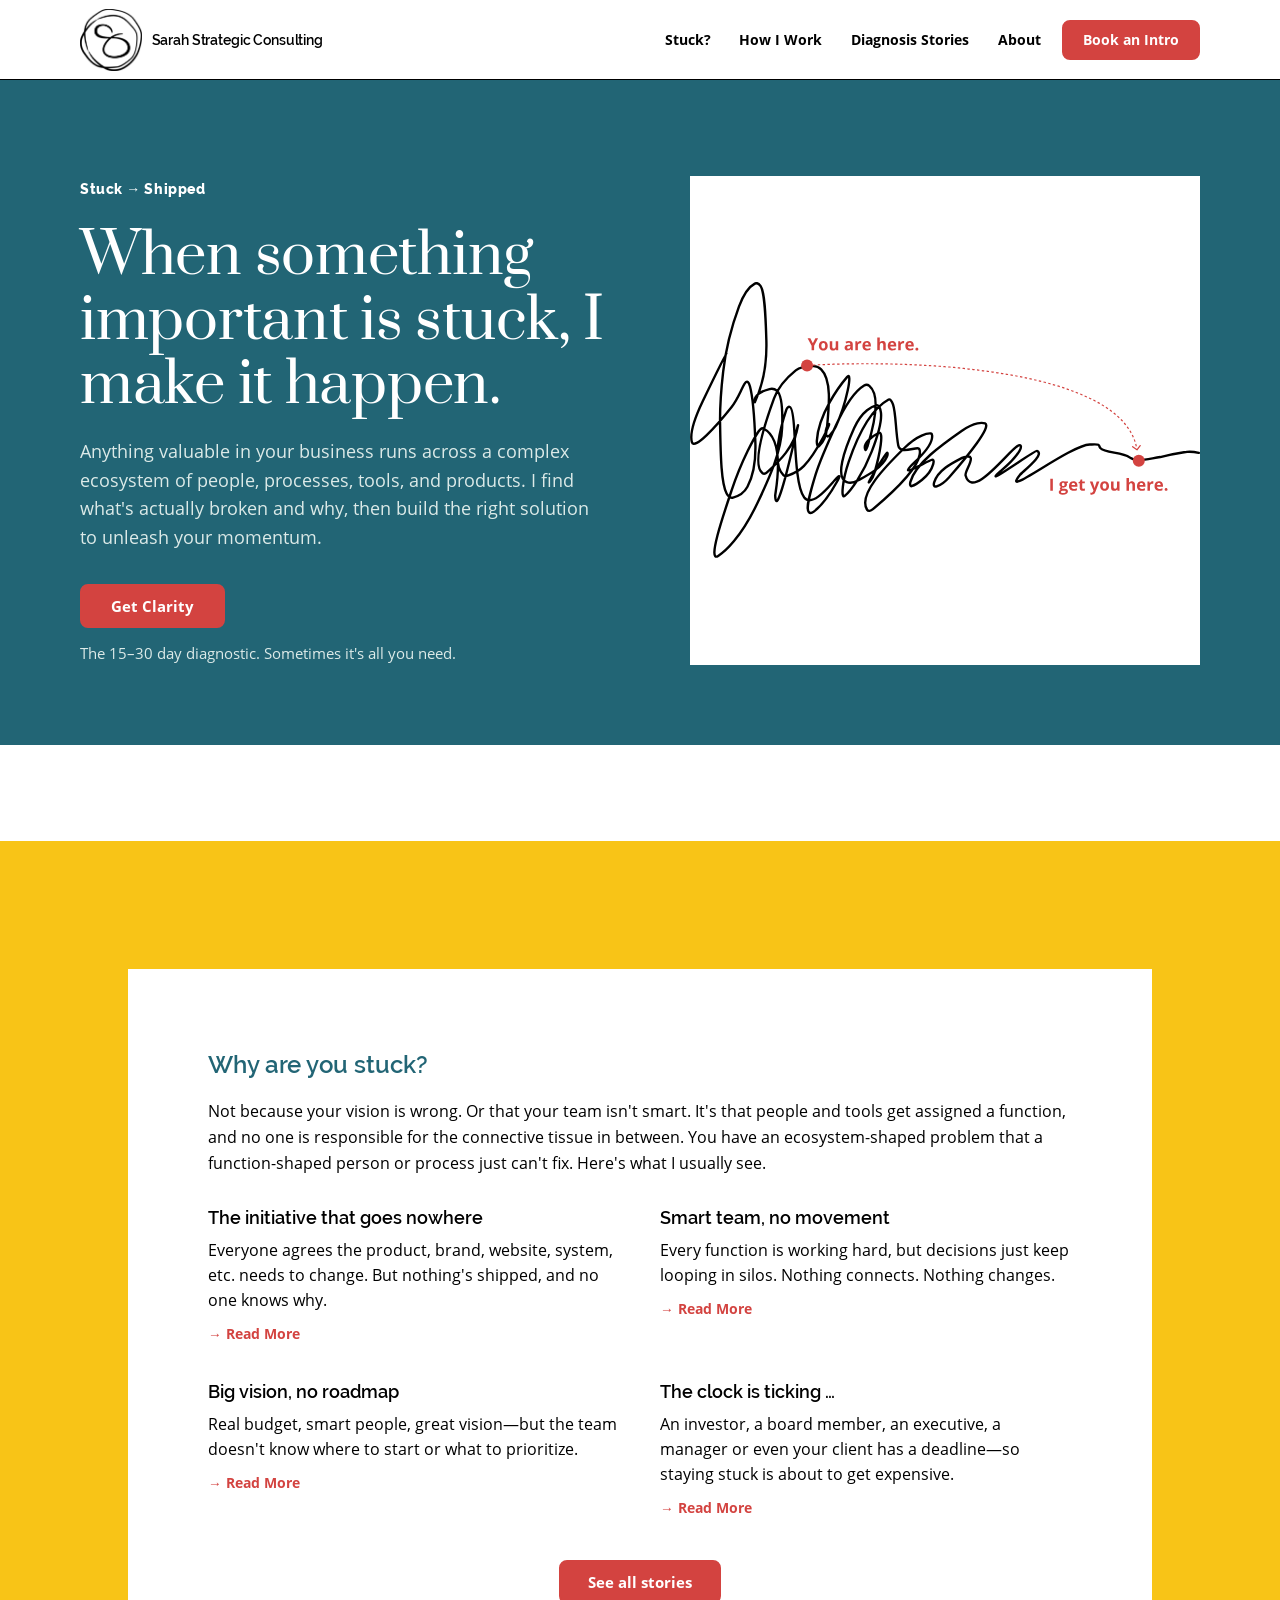
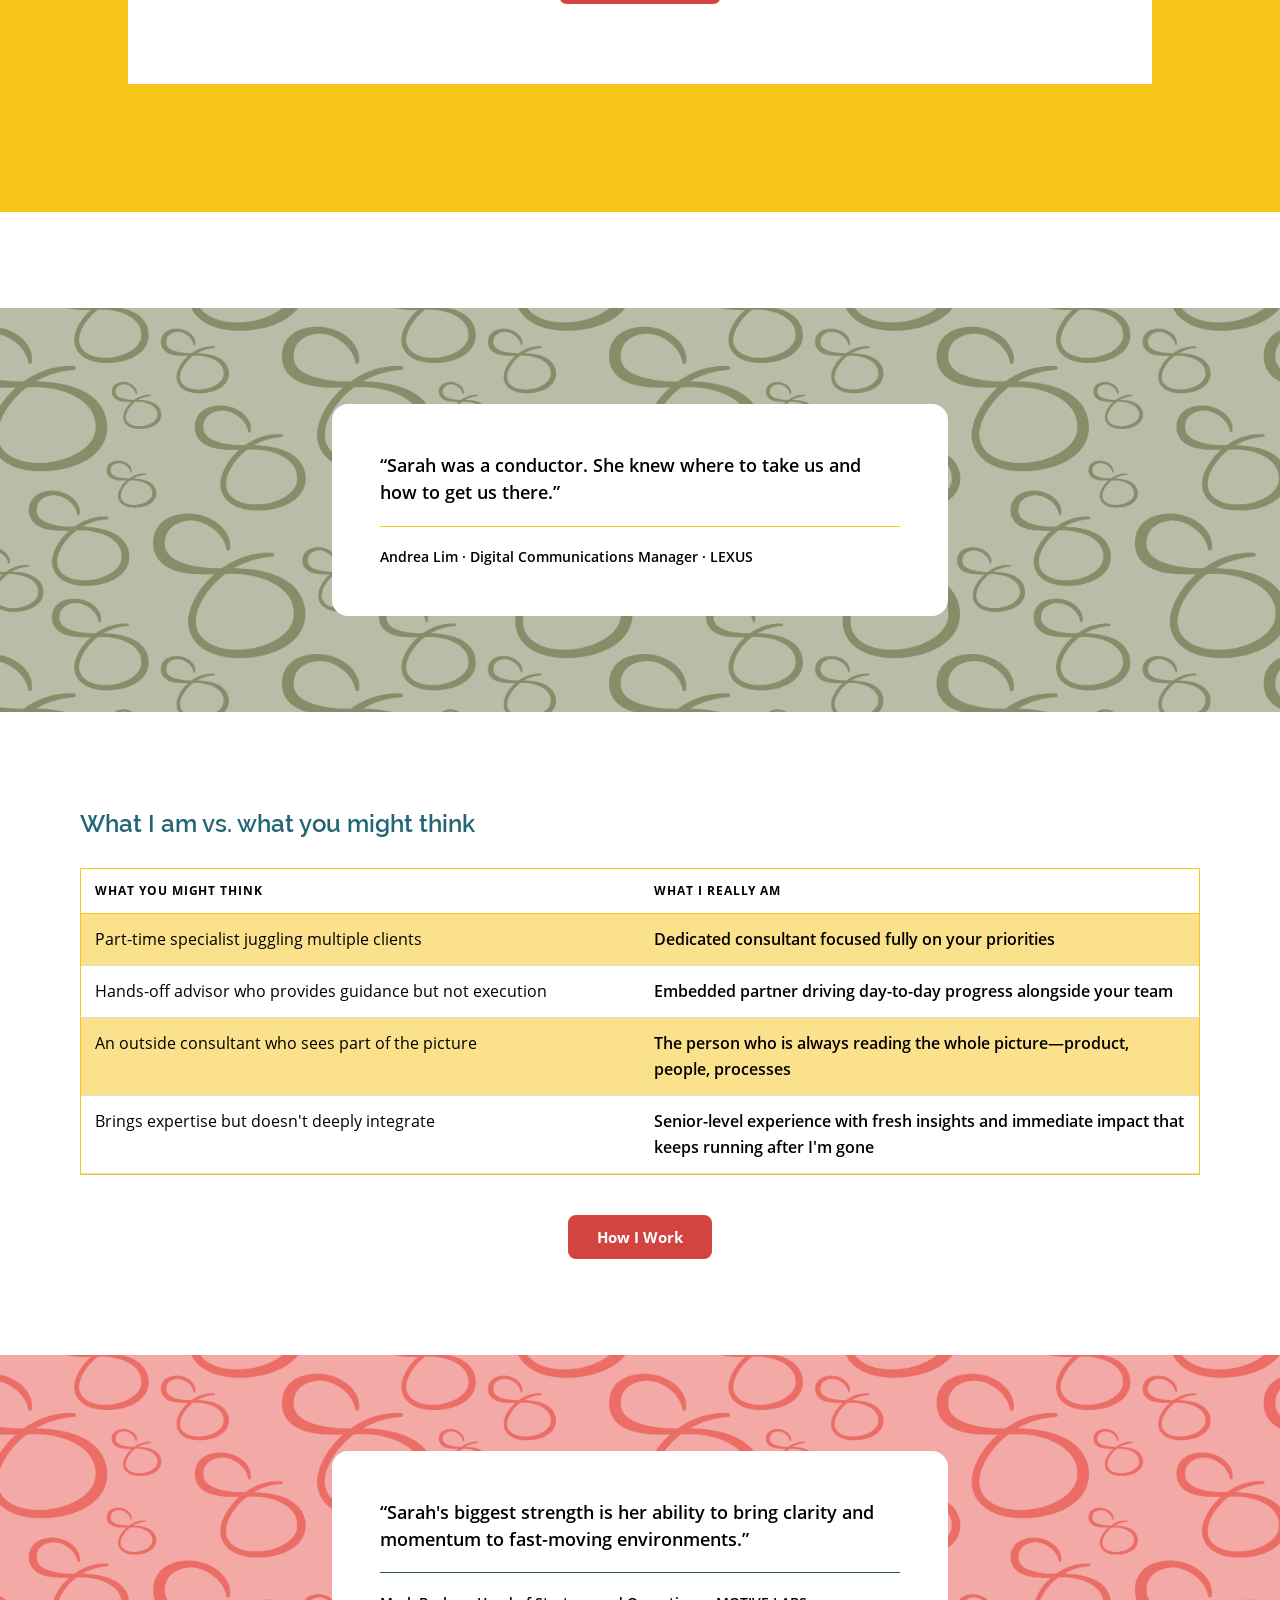
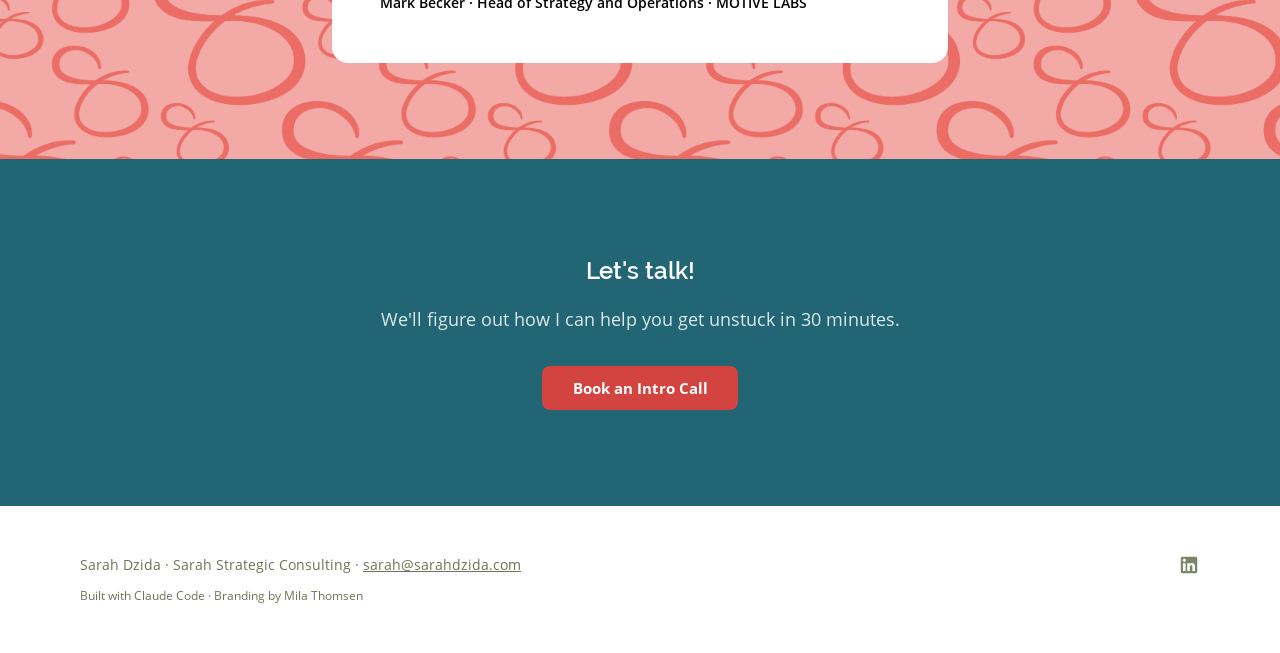
==== index.html @ cfc46481 "Checkpoint rebuild + Copilot/manual fixes; pause carousel and filter-tab work First commit since the" ====
<!DOCTYPE html>
<html lang="en">
<head>
<meta charset="UTF-8">
<meta name="viewport" content="width=device-width, initial-scale=1">
<title>Sarah Dzida | Business Transformation Consultant — Stalled Initiatives, New Markets, Emerging Tech</title>
<meta name="description" content="When something important is stuck, Sarah Dzida makes it happen. She embeds, diagnoses the whole ecosystem, and builds what gets everyone moving. Get Clarity: a 15–30 day diagnostic. Built to leave.">
<link rel="canonical" href="https://sarahstrategic.com/">
<link rel="icon" type="image/png" sizes="32x32" href="images/favicon/favicon-32.png">
<link rel="icon" type="image/png" sizes="16x16" href="images/favicon/favicon-16.png">
<link rel="apple-touch-icon" href="images/favicon/apple-touch-icon.png">
<meta property="og:type" content="website">
<meta property="og:site_name" content="Sarah Strategic Consulting">
<meta property="og:title" content="Sarah Dzida | Business Transformation Consultant">
<meta property="og:description" content="When something important is stuck, Sarah Dzida makes it happen. She embeds, diagnoses the whole ecosystem, and builds what gets everyone moving.">
<meta property="og:url" content="https://sarahstrategic.com/">
<meta property="og:image" content="https://sarahstrategic.com/images/SD-Secondary-Logo-Black.png">
<meta name="twitter:card" content="summary">
<meta name="twitter:title" content="Sarah Dzida | Business Transformation Consultant">
<meta name="twitter:description" content="When something important is stuck, Sarah Dzida makes it happen. She embeds, diagnoses the whole ecosystem, and builds what gets everyone moving.">
<meta name="twitter:image" content="https://sarahstrategic.com/images/SD-Secondary-Logo-Black.png">
<script type="application/ld+json">
{
  "@context": "https://schema.org",
  "@type": "Person",
  "name": "Sarah Dzida",
  "url": "https://sarahstrategic.com/",
  "image": "https://sarahstrategic.com/images/sarah-portrait.jpg",
  "jobTitle": "Business Transformation Consultant",
  "worksFor": {
    "@type": "Organization",
    "name": "Sarah Strategic Consulting"
  },
  "email": "mailto:sarah@sarahdzida.com",
  "sameAs": ["https://www.linkedin.com/in/sarahdzida/"]
}
</script>
<link rel="stylesheet" href="css/style.css">
</head>
<body>

<a class="skip-link" href="#main">Skip to content</a>

<nav aria-label="Main">
  <div class="wrap">
    <a class="brand" href="index.html"><img src="images/SD-Secondary-Logo-Black.png" alt="Sarah Strategic Consulting"><span>Sarah Strategic Consulting</span></a>
    <button class="nav-toggle" type="button" aria-expanded="false" aria-controls="nav-menu">
      <span class="nav-toggle-bars" aria-hidden="true"></span>
      <span class="sr-only">Menu</span>
    </button>
    <ul class="nav-links" id="nav-menu">
      <li><a href="#stuck">Stuck?</a></li>
      <li><a href="how-i-work.html">How I Work</a></li>
      <li><a href="work.html">Diagnosis Stories</a></li>
      <li><a href="about.html">About</a></li>
      <li class="nav-cta"><a href="https://calendly.com/sarah-dzida/intro-meeting?month=2026-07" target="_blank" rel="noopener">Book an Intro</a></li>
    </ul>
  </div>
</nav>

<main id="main">
<section id="hero">
  <div class="wrap">
    <div>
      <span class="eyebrow">Stuck → Shipped</span>
      <h1>When something important is stuck, I make it happen.</h1>
      <p class="lede">Anything valuable in your business runs across a complex ecosystem of people, processes, tools, and products. I find what's actually broken and why, then build the right solution to unleash your momentum.</p>
      <a class="cta" href="how-i-work.html#phase-1">Get Clarity</a>
      <span class="cta-sub">The 15–30 day diagnostic. Sometimes it's all you need.</span>
    </div>
    <div class="signature">
      <img
        class="hero__scribble"
        src="images/ScribbleProgressv4.svg"
        alt="A tangled scribbled line gradually unwinding into a smooth path, labeled 'You are here' at the tangled start and 'I get you here' at the resolved end."
      >
    </div>
  </div>
</section>

<section>
  <div class="framed">
    <div class="wrap">
      <h2 id="stuck">Why are you stuck?</h2>
      <p>Not because your vision is wrong. Or that your team isn't smart. It's that people and tools get assigned a function, and no one is responsible for the connective tissue in between. You have an ecosystem-shaped problem that a function-shaped person or process just can't fix. Here's what I usually see.</p>
      <div class="grid">
        <div>
          <h3>The initiative that goes nowhere</h3>
          <p>Everyone agrees the product, brand, website, system, etc. needs to change. But nothing's shipped, and no one knows why.</p>
          <a class="read-more" href="work.html#cat-initiative-nowhere">&rarr; Read More</a>
        </div>
        <div>
          <h3>Smart team, no movement</h3>
          <p>Every function is working hard, but decisions just keep looping in silos. Nothing connects. Nothing changes.</p>
          <a class="read-more" href="work.html#cat-smart-team-no-movement">&rarr; Read More</a>
        </div>
        <div>
          <h3>Big vision, no roadmap</h3>
          <p>Real budget, smart people, great vision&mdash;but the team doesn't know where to start or what to prioritize.</p>
          <a class="read-more" href="work.html#cat-big-vision-no-roadmap">&rarr; Read More</a>
        </div>
        <div>
          <h3>The clock is ticking &hellip;</h3>
          <p>An investor, a board member, an executive, a manager or even your client has a deadline&mdash;so staying stuck is about to get expensive.</p>
          <a class="read-more" href="work.html#cat-clock-ticking">&rarr; Read More</a>
        </div>
      </div>
      <div class="framed-actions">
        <a class="cta-secondary" href="work.html">See all stories</a>
      </div>
    </div>
  </div>
</section>

<section class="testimonial-band pattern-olive">
  <div class="wrap">
    <div class="tcard">
      <blockquote>&ldquo;Sarah was a conductor. She knew where to take us and how to get us there.&rdquo;</blockquote>
      <hr>
      <cite>Andrea Lim &middot; Digital Communications Manager &middot; LEXUS</cite>
    </div>
  </div>
</section>

<section>
  <div class="wrap">
    <h2>What I am vs. what you might think</h2>
    <div class="table-wrap">
      <table>
        <thead><tr><th>What you might think</th><th>What I really am</th></tr></thead>
        <tbody>
          <tr><td>Part-time specialist juggling multiple clients</td><td>Dedicated consultant focused fully on your priorities</td></tr>
          <tr><td>Hands-off advisor who provides guidance but not execution</td><td>Embedded partner driving day-to-day progress alongside your team</td></tr>
          <tr><td>An outside consultant who sees part of the picture</td><td>The person who is always reading the whole picture&mdash;product, people, processes</td></tr>
          <tr><td>Brings expertise but doesn't deeply integrate</td><td>Senior-level experience with fresh insights and immediate impact that keeps running after I'm gone</td></tr>
        </tbody>
      </table>
    </div>
    <div class="framed-actions">
      <a class="cta-secondary" href="how-i-work.html">How I Work</a>
    </div>
  </div>
</section>

<section class="testimonial-band pattern-coral">
  <div class="wrap">
    <div class="tcard">
      <blockquote>&ldquo;Sarah's biggest strength is her ability to bring clarity and momentum to fast-moving environments.&rdquo;</blockquote>
      <hr>
      <cite>Mark Becker &middot; Head of Strategy and Operations &middot; MOTIVE LABS</cite>
    </div>
  </div>
</section>

<section class="closing">
  <div class="wrap">
    <h2>Let's talk!</h2>
    <p class="lede">We'll figure out how I can help you get unstuck in 30 minutes.</p>
    <div class="cta-group">
      <a class="cta" href="https://calendly.com/sarah-dzida/intro-meeting?month=2026-07" target="_blank" rel="noopener">Book an Intro Call</a>
    </div>
  </div>
</section>
</main>

<footer>
  <div class="wrap">
    <div>
      <p>Sarah Dzida &middot; Sarah Strategic Consulting &middot; <a href="mailto:sarah@sarahdzida.com">sarah@sarahdzida.com</a></p>
      <p class="credit">Built with Claude Code &middot; Branding by Mila Thomsen</p>
    </div>
    <a class="social" href="https://www.linkedin.com/in/sarahdzida/" target="_blank" rel="noopener" aria-label="Sarah Dzida on LinkedIn"><img src="images/mdi_linkedin.svg" alt=""></a>
  </div>
</footer>

<script src="js/nav.js" defer></script>
</body>
</html>
---- css/style.css ----
@font-face{font-family:'Raleway';src:url('../fonts/raleway/Raleway-Light.ttf');font-weight:300}
@font-face{font-family:'Raleway';src:url('../fonts/raleway/Raleway-Regular.ttf');font-weight:400}
@font-face{font-family:'Raleway';src:url('../fonts/raleway/Raleway-SemiBold.ttf');font-weight:600}
@font-face{font-family:'Raleway';src:url('../fonts/raleway/Raleway-ExtraBold.ttf');font-weight:800}
@font-face{font-family:'Raleway';src:url('../fonts/raleway/Raleway-Black.ttf');font-weight:900}
@font-face{font-family:'Open Sans';src:url('../fonts/opensans/OpenSans-Regular.ttf');font-weight:400}
@font-face{font-family:'Open Sans';src:url('../fonts/opensans/OpenSans-SemiBold.ttf');font-weight:600}
@font-face{font-family:'Open Sans';src:url('../fonts/opensans/OpenSans-Bold.ttf');font-weight:700}
@font-face{font-family:'Prata';src:url('../fonts/prata/Prata-Regular.ttf');font-weight:400}

:root{
  --teal:#226575;
  --red:#D34340;
  --yellow:#F8C417;
  --yellow-tint:#FBE18B;
  --olive:#858E69;
  --coral:#EB6D66;
  --coral-tint:#F29F9A;
  --pattern:#A5A5A5;
  --surface-alt:#F5F5F5;
  --ink:#000000;
  --olive-text:#6E7556;
  --coral-text:#BD4A42;
  --red-dark:#B03330;
  --strip-bg:#EAF0F0;
  --olive-strip:#696F52;
  
  --font-display:'Prata',Georgia,serif;
  --font-heading:'Raleway',sans-serif;
  --font-body:'Open Sans',sans-serif;
  
  --content-max:1280px;
  --gutter:80px;
  --radius-none:0;
  --radius-sm:8px;
  --radius-md:16px;
}

*{box-sizing:border-box;margin:0;padding:0}
body{
  font-family:var(--font-body);
  color:var(--ink);
  background:white;
  line-height:1.6;
  font-size:16px;
}

.wrap{
  max-width:1280px;
  margin:0 auto;
  padding:0 24px;
}

@media(min-width:900px){
  .wrap{
    padding:0 48px;
  }
}

@media(min-width:1200px){
  .wrap{
    padding:0 80px;
  }
}

a{color:inherit}
img{max-width:100%;display:block}

.skip-link{
  position:absolute;
  left:-999px;
  top:0;
  background:var(--ink);
  color:white;
  padding:1rem 1.2rem;
  border-radius:0 0 8px 0;
  font-family:var(--font-body);
  font-weight:700;
  font-size:0.85rem;
  z-index:100;
  text-decoration:none;
  min-height:44px;
  display:flex;
  align-items:center;
}

.skip-link:focus{
  left:0;
}

:focus-visible{
  outline:none;
  box-shadow:0 0 0 2px #FFF, 0 0 0 5px var(--red-dark);
}

/* nav */
nav{
  border-bottom:1px solid var(--ink);
  position:sticky;
  top:0;
  background:white;
  z-index:9;
  height:80px;
}

@media(max-width:599px){
  nav{height:64px}
}

nav .wrap{
  display:flex;
  justify-content:space-between;
  align-items:center;
  height:100%;
}

.brand{
  display:flex;
  align-items:center;
  gap:0.6rem;
  text-decoration:none;
  flex-shrink:0;
}

.brand img{
  width:40px;
  height:40px;
  display:block;
  aspect-ratio:1;
}

@media(min-width:600px){
  .brand img{width:62px;height:62px}
}

.brand span{
  display:none;
  font-family:var(--font-heading);
  font-weight:600;
  font-size:0.9rem;
  letter-spacing:-0.01em;
  color:var(--ink);
}

@media(min-width:600px){
  .brand span{display:inline}
}

.nav-links{
  display:flex;
  align-items:center;
  gap:0;
  list-style:none;
  flex:1;
  justify-content:flex-end;
}

.nav-links li{
  display:flex;
}

.nav-links a{
  font-family:var(--font-body);
  font-weight:700;
  font-size:0.9rem;
  text-decoration:none;
  color:var(--ink);
  padding:0.5rem 0.9rem;
  display:inline-flex;
  align-items:center;
  height:44px;
  border-radius:0;
  transition:color 0.15s, text-decoration-color 0.15s;
  position:relative;
}

.nav-links a:hover,
.nav-links a:focus-visible{
  color:var(--coral);
  text-decoration:underline;
  text-decoration-thickness:2px;
  text-underline-offset:4px;
}

.nav-links a[aria-current="page"]{
  color:var(--teal);
  text-decoration:none;
}

.nav-links li.nav-cta{
  margin-left:0.4rem;
}

.nav-links .nav-cta a{
  background:var(--red);
  color:white;
  padding:0.6rem 1.2rem;
  height:40px;
  border-radius:8px;
  border:2px solid var(--red);
  text-decoration:none;
}

.nav-links .nav-cta a:hover,
.nav-links .nav-cta a:focus-visible{
  background:var(--coral);
  border-color:transparent;
  color:white;
  text-decoration:none;
}

.sr-only{
  position:absolute;
  width:1px;
  height:1px;
  padding:0;
  margin:-1px;
  overflow:hidden;
  clip:rect(0,0,0,0);
  white-space:nowrap;
  border:0;
}

.nav-toggle{
  display:none;
  align-items:center;
  justify-content:center;
  width:44px;
  height:44px;
  padding:0;
  background:none;
  border:2px solid var(--ink);
  border-radius:8px;
  cursor:pointer;
  flex-shrink:0;
}

.nav-toggle-bars,.nav-toggle-bars::before,.nav-toggle-bars::after{
  display:block;
  width:1.3rem;
  height:2px;
  background:var(--ink);
  border-radius:2px;
  transition:transform 0.2s;
}

.nav-toggle-bars{position:relative}
.nav-toggle-bars::before,.nav-toggle-bars::after{content:"";position:absolute;left:0}
.nav-toggle-bars::before{top:-0.4rem}
.nav-toggle-bars::after{top:0.4rem}
.nav-toggle[aria-expanded="true"] .nav-toggle-bars{background:transparent}
.nav-toggle[aria-expanded="true"] .nav-toggle-bars::before{transform:translateY(0.4rem) rotate(45deg)}
.nav-toggle[aria-expanded="true"] .nav-toggle-bars::after{transform:translateY(-0.4rem) rotate(-45deg)}

@media(max-width:899px){
  .nav-toggle{display:inline-flex}
  .nav-links{
    display:none;
    position:absolute;
    top:100%;
    left:0;
    right:0;
    flex-direction:column;
    align-items:stretch;
    gap:0;
    padding:1rem;
    background:white;
    border-bottom:1px solid var(--ink);
  }
  .nav-links.is-open{display:flex}
  .nav-links a{
    display:block;
    padding:0.7rem 0.9rem;
    border-radius:0;
    height:44px;
  }
  .nav-links li.nav-cta{margin-left:0}
  .nav-links .nav-cta a{
    display:block;
    text-align:center;
  }
}

section{
  padding:96px 0;
  border-bottom:none;
}

@media(max-width:899px){
  section{padding:64px 0}
}

@media(max-width:599px){
  section{padding:64px 0}
}

.eyebrow{
  display:inline-block;
  font-family:var(--font-heading);
  font-weight:500;
  font-size:0.875rem;
  letter-spacing:0.04em;
  background:var(--ink);
  color:white;
  padding:0.45rem 0.9rem;
  border-radius:99px;
  margin-bottom:1.5rem;
}

h1{
  font-family:var(--font-display);
  font-weight:400;
  font-size:clamp(2rem, 1.35rem + 2.9vw, 3.5rem);
  line-height:1.15;
  letter-spacing:-0.005em;
  margin-bottom:1.2rem;
  color:var(--ink);
}

h2{
  font-family:var(--font-heading);
  font-weight:600;
  font-size:clamp(1.25rem, 1.1rem + 0.7vw, 1.5rem);
  line-height:1.3;
  margin-bottom:1.2rem;
  color:var(--teal);
}

h3{
  font-family:var(--font-heading);
  font-weight:600;
  font-size:1.125rem;
  line-height:1.4;
  margin-bottom:0.5rem;
  color:var(--ink);
}

p{
  margin:0;
}

p+p{
  margin-top:1rem;
}

mark{
  background:var(--red);
  color:white;
  padding:0 0.15em;
  box-decoration-break:clone;
}

.lede{
  font-family:var(--font-body);
  font-weight:400;
  font-size:clamp(1rem, 0.93rem + 0.3vw, 1.125rem);
  line-height:1.6;
  color:var(--ink);
  max-width:38rem;
}

.quiet{
  color:var(--olive-text);
}

section>.wrap>p{
  max-width:44rem;
}

.wide p{
  max-width:none;
}

.deliv{
  max-width:44rem;
}

.phase p{
  max-width:36rem;
}

.about-hero>div{
  max-width:36rem;
}

.cta-group{
  display:flex;
  align-items:center;
  gap:1rem;
  flex-wrap:wrap;
  margin-top:2rem;
}

.cta{
  display:inline-block;
  margin-top:2rem;
  background:var(--red);
  color:white;
  text-decoration:none;
  font-family:var(--font-body);
  font-weight:700;
  font-size:0.95rem;
  padding:1.05rem 1.8rem;
  border-radius:8px;
  height:44px;
  display:inline-flex;
  align-items:center;
  transition:background 0.15s, border-color 0.15s, color 0.15s;
  border:2px solid var(--red);
  cursor:pointer;
}

.cta-group .cta,.cta-group .cta-secondary{
  margin-top:0;
}

.cta:hover,.cta:focus-visible{
  background:var(--coral);
  border-color:transparent;
  color:white;
}

.cta-secondary{
  display:inline-block;
  background:var(--red);
  color:white;
  border:2px solid var(--red);
  text-decoration:none;
  font-family:var(--font-body);
  font-weight:700;
  font-size:0.95rem;
  padding:calc(1.05rem - 2px) calc(1.8rem - 2px);
  border-radius:8px;
  height:44px;
  display:inline-flex;
  align-items:center;
  transition:background 0.15s,color 0.15s, border-color 0.15s;
  cursor:pointer;
}

.cta-secondary:hover,.cta-secondary:focus-visible{
  background:var(--coral);
  border-color:transparent;
  color:white;
}

.cta-secondary.on-dark{
  color:white;
  border-color:white;
  background:transparent;
}

.cta-secondary.on-dark:hover,.cta-secondary.on-dark:focus-visible{
  background:white;
  color:var(--teal);
}

@media(prefers-reduced-motion:reduce){
  .cta,.cta-secondary{transition:none}
}

.cta-sub{
  display:block;
  margin-top:0.8rem;
  font-size:0.95rem;
  color:var(--olive-text);
}

/* hero (index only) */
#hero{
  background:var(--teal);
  color:white;
  padding:96px 0 80px;
  border-bottom:none;
}

@media(max-width:599px){
  #hero{padding:64px 0 80px}
}

#hero .wrap{
  display:grid;
  grid-template-columns:minmax(0,1.1fr) minmax(0,1fr);
  gap:3rem;
  align-items:center;
}

@media(max-width:899px){
  #hero .wrap{
    grid-template-columns:1fr;
  }
}

#hero .eyebrow{
  background:none;
  color:white;
  font-weight:700;
  padding:0;
}

#hero h1{
  color:white;
}

#hero .lede{
  color:#DCEAE8;
  max-width:32rem;
}

#hero .cta-sub{
  color:#DCEAE8;
}

.signature{
  display:flex;
  justify-content:center;
  align-items:center;
  background:white;
  padding:0;
  border:none;
  border-radius:0;
  box-shadow:none;
  width:100%;
  height:100%;
  min-height:260px;
  overflow:hidden;
}


.signature img{
  display:block;
  width:100%;
  max-width:none;
  height:auto;
}


.hero__scribble{
  width:100%;

  height:auto;
}

@media(max-width:899px){
  .signature{display:none}
}

/* page hero (interior pages) */
.page-hero{
  background:var(--teal);
  color:white;
  padding:96px 0;
  position:relative;
}

@media(max-width:599px){
  .page-hero{padding:64px 0}
}

.page-hero h1{
  font-size:clamp(2.25rem, 4.5vw, 3.25rem);
  color:white;
}

.page-hero .eyebrow{
  background:rgba(255,255,255,0.15);
}

.page-hero .lede{
  color:#DCEAE8;
}

.page-hero-social{
  display:none;
}

/* framed box — full-bleed color band with inset white card */
.framed{
  width:100vw;
  margin-left:calc(50% - 50vw);
  background:var(--yellow);
  border:24px solid var(--yellow);
  box-sizing:border-box;
  padding:80px;
}

.framed .wrap{
  background:white;
  border: 24px solid var(--yellow);
  padding:80px;
  max-width:1280px;
  margin:0 auto;
}

@media(max-width:899px){
  .framed{padding:64px 0; border-width:16px}
  .framed .wrap{padding:48px 24px}
}

@media(max-width:599px){
  .framed{padding:48px 0; border-width:12px}
  .framed .wrap{padding:32px 16px}
}

.framed.framed-slate{
  background:var(--teal);
  border-color:var(--teal);
}

.framed-actions{
  text-align:center;
  margin-top:2.5rem;
}

.framed-actions .cta-secondary{
  margin-top:0;
}

.table-wrap{
  border:1px solid var(--yellow);
  overflow:hidden;
  margin-top:1.8rem;
}

.table-wrap table{
  margin:0;
}

/* symptom / card grid */
.grid{
  margin-top:1.8rem;
  display:grid;
  grid-template-columns:1fr 1fr;
  gap:2rem 2.5rem;
}

@media(max-width:899px){
  .grid{grid-template-columns:1fr}
}

.grid h3{
  color:var(--ink);
  font-size:1.125rem;
}

.grid p{
  font-size:0.98rem;
  color:var(--ink);
  margin-top:0.3rem;
}

.grid .read-more{
  display:inline-block;
  margin-top:0.6rem;
  color:var(--red);
  font-weight:700;
  font-size:0.85rem;
  text-decoration:none;
}

.grid .read-more:hover,.grid .read-more:focus-visible{
  text-decoration:underline;
}

/* testimonial band */
.testimonial-band{
  padding:96px 0;
  position:relative;
  background-size:cover;
  background-position:center;
  background-repeat:no-repeat;
  border-bottom:none;
}

@media(max-width:899px){
  .testimonial-band{padding:64px 0}
}

@media(max-width:599px){
  .testimonial-band{padding:64px 0}
}

.testimonial-band.pattern-olive{
  background-color:#B8BDA8;
  background-image:url('../images/Pattern-sophisticated-olive.png');
}

.testimonial-band.pattern-coral{
  background-color:#F3AAA6;
  background-image:url('../images/Pattern-sophisticated-salmon.png');
}

.testimonial-band.pattern-red{
  background-color:#E59290;
  background-image:url('../images/Pattern-sophisticated-red.png');
}

.testimonial-band.pattern-gold{
  background-color:#FBDD78;
  background-image:url('../images/Pattern-sophisticated-yellow.png');
}

.testimonial-band.pattern-darkteal{
  background-color:#819E9F;
  background-image:url('../images/Pattern-sophisticated-darkteal.png');
}

.testimonial-band .wrap{
  display:flex;
  justify-content:center;
}

.tcard{
  background:white;
  padding:48px;
  max-width:55%;
  border-radius:16px;
  box-shadow:none;
}

@media(max-width:1199px){
  .tcard{max-width:80%}
}

@media(max-width:899px){
  .tcard{max-width:90%;padding:24px}
}

@media(max-width:599px){
  .tcard{max-width:none;padding:24px}
}

.tcard blockquote{
  font-family:var(--font-body);
  font-weight:600;
  font-size:1.125rem;
  line-height:1.5;
  color:var(--ink);
  margin:0;
}

.tcard hr{
  border:none;
  border-top:1px solid var(--teal);
  margin:1.2rem 0;
  height:0;
}

.testimonial-band.pattern-olive .tcard hr{
  border-top-color: #f8c417;
}

.testimonial-band.pattern-coral .tcard hr{
  border-top-color:#26575A;
}

.testimonial-band.pattern-red .tcard hr{
  border-top-color:#B8BDA8;
}

.testimonial-band.pattern-gold .tcard hr{
  border-top-color:#858E69;
}

.testimonial-band.pattern-darkteal .tcard hr{
  border-top-color:#FBDD78;
}

.tcard cite{
  display:block;
  font-style:normal;
  font-family:var(--font-body);
  font-weight:600;
  font-size:0.875rem;
  color:var(--ink);
}

/* table */
table{
  width:100%;
  border-collapse:collapse;
  font-size:1rem;
  table-layout:fixed;
}

th{
  font-family:var(--font-body);
  font-weight:700;
  font-size:0.72rem;
  letter-spacing:0.08em;
  text-transform:uppercase;
  text-align:left;
  padding:0.8rem 0.9rem;
  border-bottom:1px solid var(--yellow);
  color:var(--ink);
}

td{
  padding:0.8rem 0.9rem;
  border-bottom:1px solid #E2DCCF;
  vertical-align:top;
  color:var(--ink);
}

tbody tr:nth-child(odd){
  background:var(--yellow-tint);
}

td:first-child{
  color:var(--ink);
}

td:last-child{
  font-weight:600;
  color:var(--ink);
}

/* deliverables list */
.deliv{
  margin:1.4rem 0 0 1.2rem;
}

.deliv li{
  margin-bottom:0.8rem;
}

/* pricebox */
.pricebox{
  border:1px solid var(--teal);
  border-radius:16px;
  padding:1.8rem;
  margin:2rem 0;
  max-width:40rem;
}

.pricebox strong{
  font-family:var(--font-heading);
  font-weight:700;
  font-size:1rem;
  display:block;
  margin-bottom:0.6rem;
  color:var(--teal);
}

.pricebox .note{
  font-family:var(--font-body);
  color:var(--ink);
  font-weight:700;
  font-size:1rem;
  margin-top:0.8rem;
}

/* phases (how i work) */
.phase{
  display:grid;
  grid-template-columns:100px 1fr;
  gap:1.2rem;
  padding:2.4rem 0;
  border-top:1px solid var(--yellow);
}

.phase:last-of-type{
  border-bottom:none;
}

#phase-1{
  border-top:none;
}

@media(max-width:899px){
  .phase{
    grid-template-columns:1fr;
  }
}

.pnum{
  font-family:var(--font-body);
  font-weight:700;
  font-size:0.875rem;
  letter-spacing:0.06em;
  color:var(--coral);
  padding-top:0.3rem;
}

.phase h2{
  font-family:var(--font-heading);
  font-weight:600;
  font-size:clamp(1.25rem, 1.1rem + 0.7vw, 1.5rem);
  margin-bottom:0.4rem;
  color:var(--ink);
}

.pmeta{
  font-family:var(--font-body);
  font-weight:600;
  font-size:0.875rem;
  color:var(--olive-text);
  display:block;
  margin:0.25rem 0 0.5rem;
}

.phase h3{
  font-family:var(--font-heading);
  font-weight:700;
  font-size:0.875rem;
  letter-spacing:0.02em;
  margin:1.2rem 0 0.5rem;
  color:var(--teal);
}

.phase ul{
  margin:0.6rem 0 0 1.2rem;
  max-width:40rem;
}

.phase ul li{
  margin-bottom:0.6rem;
}

/* stories */
.story{
  padding:3rem 0;
  border-top:1px solid #f8c417;
  max-width:44rem;
}

section .story:first-of-type{
  border-top:none;
  padding-top:0;
}

.story[hidden]{
  display:none;
}

.story h2{
  font-family:var(--font-heading);
  font-weight:600;
  font-size:clamp(1.25rem, 1.1rem + 0.7vw, 1.5rem);
  color:var(--ink);
  margin:0 0 0.8rem;
}

.story h3{
  font-family:var(--font-heading);
  font-weight:700;
  font-size:0.875rem;
  letter-spacing:0.02em;
  color:var(--teal);
  margin:1.2rem 0 0.5rem;
}

.story ul{
  margin:0 0 0 1.2rem;
}

.story ul li{
  margin-bottom:0.5rem;
}

/* awards row (about) */
.awards{
  display:flex;
  align-items:center;
  flex-wrap:wrap;
  gap:3.5rem;
  margin-top:2rem;
}

.awards+p{
  margin-top:2.5rem;
}

.awards img{
  max-height:4.5rem;
  width:auto;
}

.award-placeholder{
  display:flex;
  align-items:center;
  justify-content:center;
  height:3.2rem;
  padding:0 1rem;
  background:var(--surface-alt);
  border-radius:0.3rem;
  color:#8A8577;
  font-family:var(--font-body);
  font-weight:700;
  font-size:0.75rem;
  letter-spacing:0.03em;
  text-align:center;
}

/* placeholder links — real target still pending, tracked in PROGRESS.md */
.tbd{
  border-bottom:1px dashed currentColor;
  text-decoration:none;
}

/* principles */
.principles{
  margin-top:2.5rem;
  display:grid;
  grid-template-columns:1fr 1fr;
  gap:2.2rem 3rem;
}

@media(max-width:899px){
  .principles{grid-template-columns:1fr}
}

.principles h3{
  font-size:1.125rem;
}

.principles p{
  color:var(--ink);
  font-size:0.98rem;
  margin-top:0.3rem;
}

/* about photo / bio box */
.about-hero{
  display:grid;
  grid-template-columns:260px 1fr;
  gap:2.5rem;
  align-items:start;
}

@media(max-width:899px){
  .about-hero{
    grid-template-columns:200px 1fr;
  }
}

@media(max-width:599px){
  .about-hero{
    grid-template-columns:160px 1fr;
  }
}

.about-hero img{
  width:100%;
  height:auto;
  aspect-ratio:1;
  object-fit:cover;
  object-position:center 30%;
  border-radius:50%;
}

/* closing CTA band */
.closing{
  background:var(--teal);
  color:white;
  text-align:center;
  padding:96px 0;
  border-bottom:none;
}

@media(max-width:599px){
  .closing{padding:64px 0}
}

.closing h2{
  color:white;
}

.closing .lede{
  margin:0 auto;
  color:#DCEAE8;
}

.closing .cta-group{
  justify-content:center;
}

footer{
  padding:48px 0;
}

footer .wrap{
  display:flex;
  justify-content:space-between;
  align-items:flex-start;
  flex-wrap:wrap;
  gap:1.5rem;
}

@media(max-width:599px){
  footer .wrap{
    flex-direction:column;
    text-align:center;
  }
}

footer p{
  font-family:var(--font-body);
  font-size:0.875rem;
  color:var(--olive-text);
}

footer a{
  text-decoration:underline;
  color:var(--olive-text);
}

footer a:hover,
footer a:focus-visible{
  font-weight: 600;
  color:var(--coral);
}

footer .credit{
  margin-top:0.6rem;
  font-size:0.75rem;
  color:var(--olive-text);
}

footer .social img{
  width:1.4rem;
  height:1.4rem;
  filter: brightness(0) saturate(100%) invert(45%) sepia(16%) saturate(559%) hue-rotate(32deg) brightness(96%) contrast(90%);
  opacity:0.9;
}

footer .social:hover img,
footer .social:focus-visible img{
  opacity:1;
  filter: brightness(0) saturate(100%) invert(31%) sepia(77%) saturate(794%) hue-rotate(339deg) brightness(96%) contrast(90%);
}
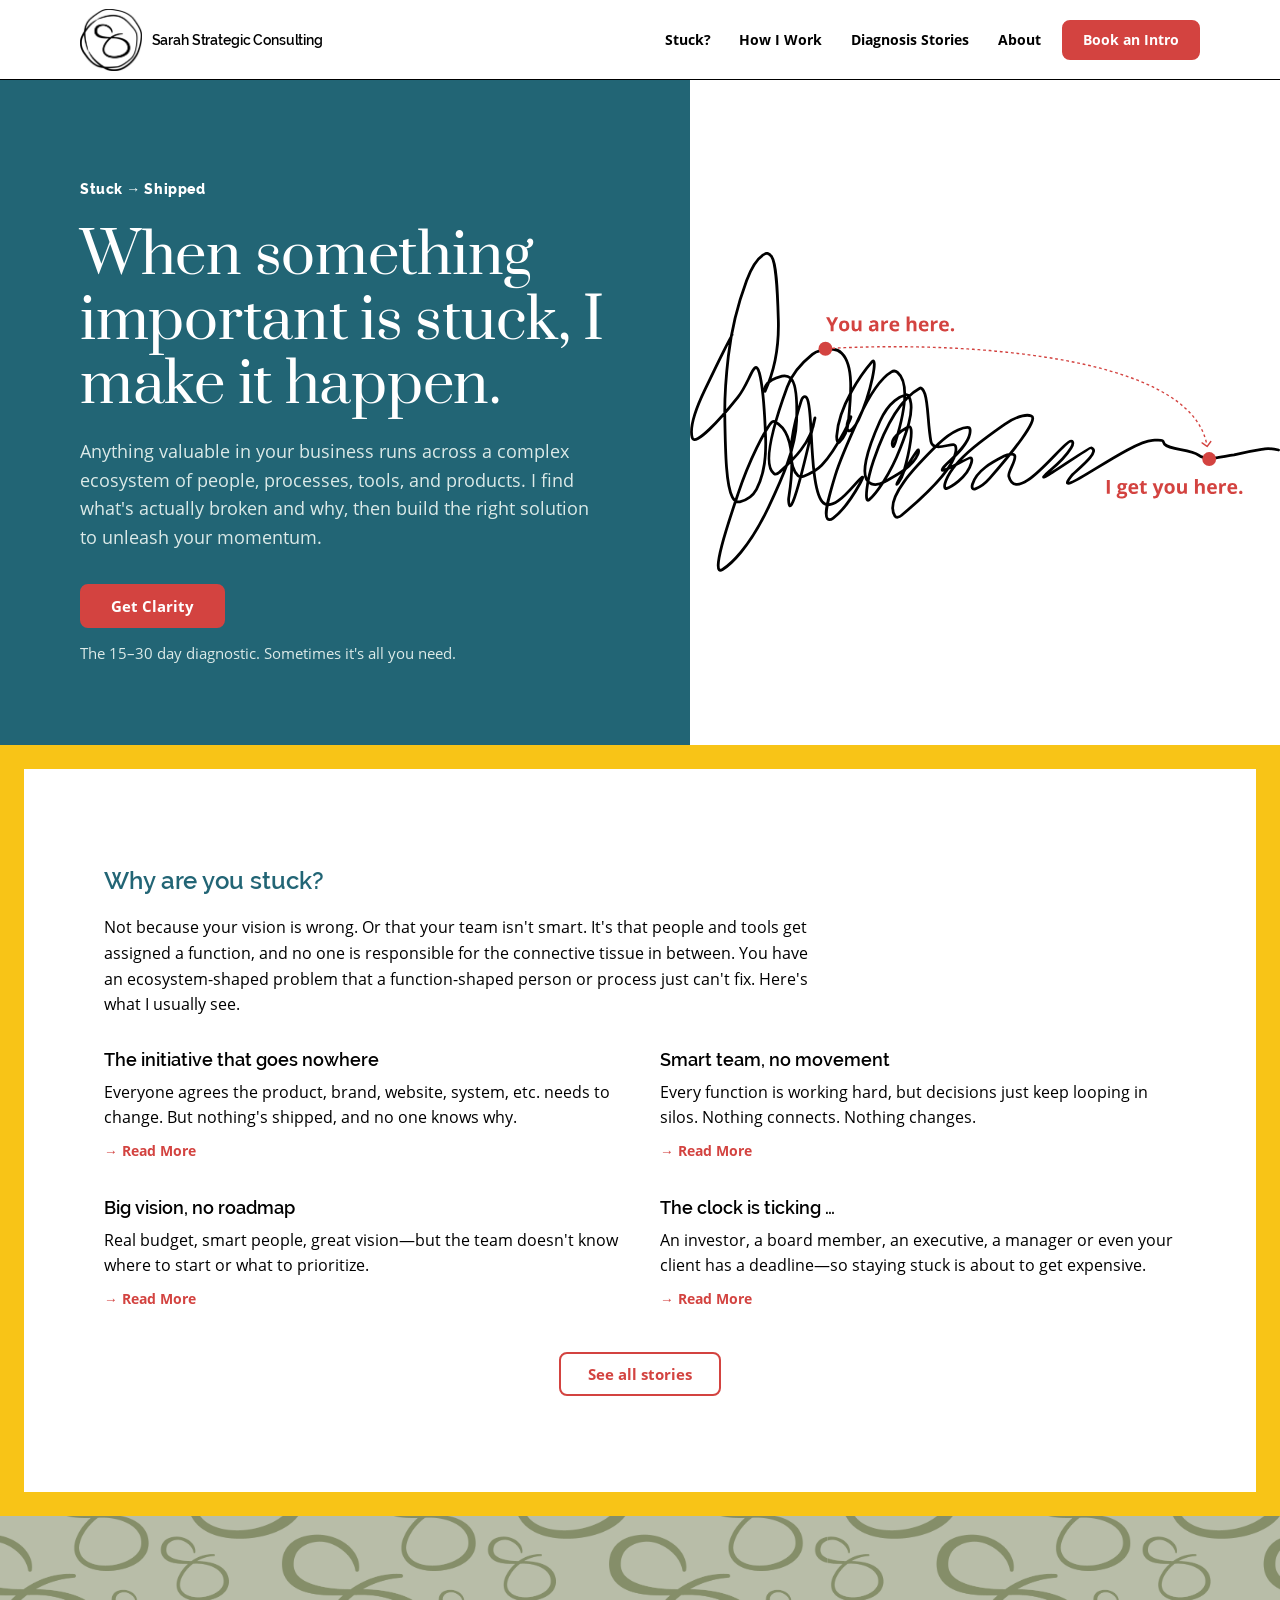
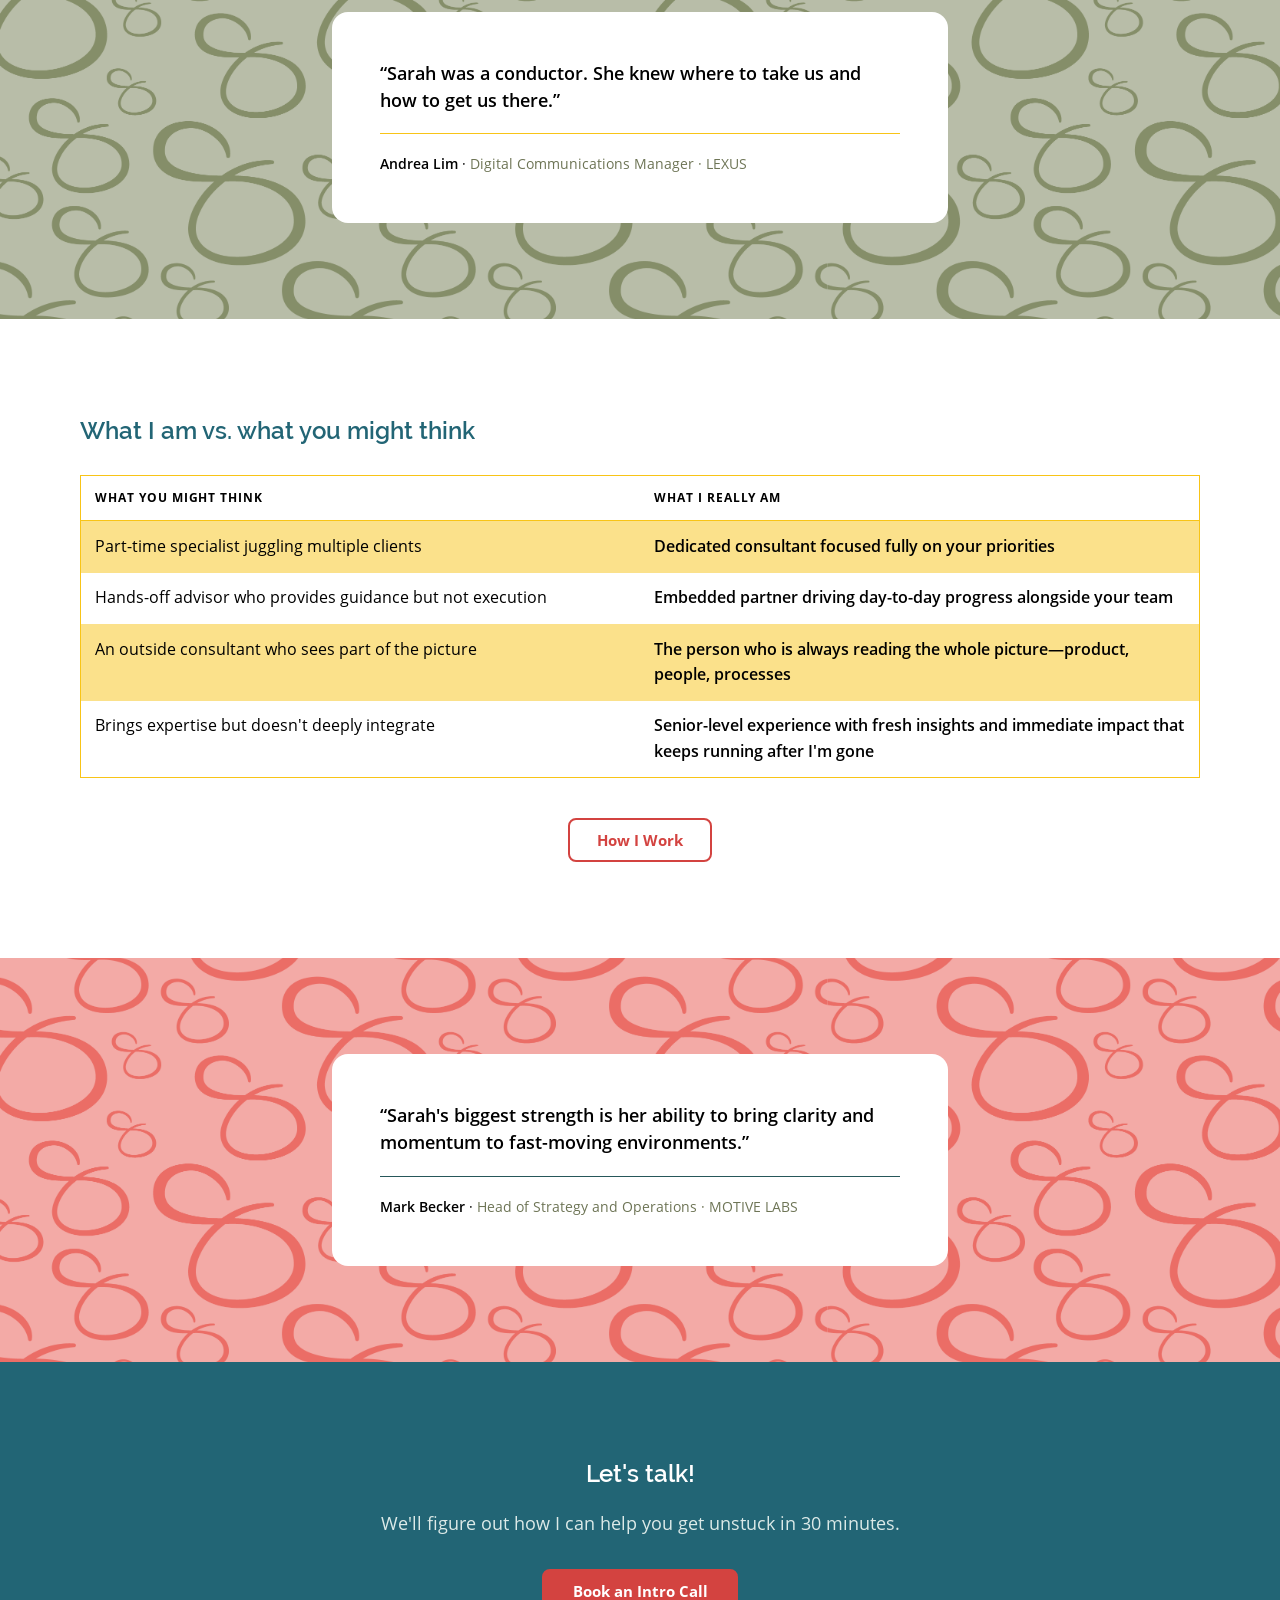
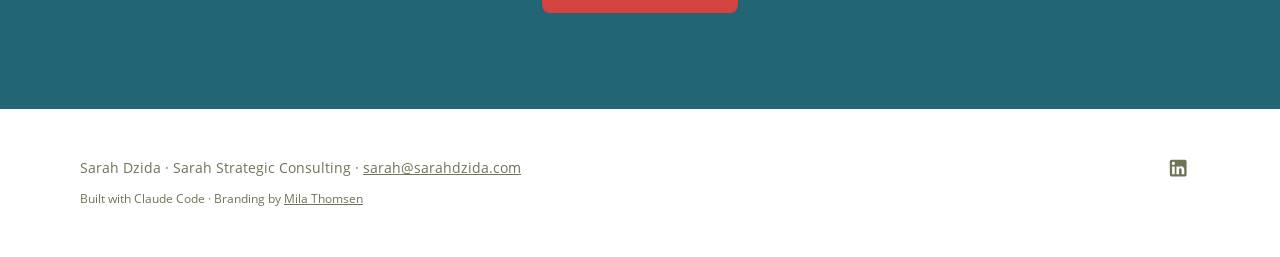
==== commit d33e2017: "Mobile/breakpoint fixes, real trusted-by carousel, custom filter listbox, SEO/launch prep Major mobi" ====
--- a/index.html
+++ b/index.html
@@ -14,11 +14,13 @@
 <meta property="og:title" content="Sarah Dzida | Business Transformation Consultant">
 <meta property="og:description" content="When something important is stuck, Sarah Dzida makes it happen. She embeds, diagnoses the whole ecosystem, and builds what gets everyone moving.">
 <meta property="og:url" content="https://sarahstrategic.com/">
-<meta property="og:image" content="https://sarahstrategic.com/images/SD-Secondary-Logo-Black.png">
-<meta name="twitter:card" content="summary">
+<meta property="og:image" content="https://sarahstrategic.com/images/og-share.png">
+<meta property="og:image:width" content="1200">
+<meta property="og:image:height" content="630">
+<meta name="twitter:card" content="summary_large_image">
 <meta name="twitter:title" content="Sarah Dzida | Business Transformation Consultant">
 <meta name="twitter:description" content="When something important is stuck, Sarah Dzida makes it happen. She embeds, diagnoses the whole ecosystem, and builds what gets everyone moving.">
-<meta name="twitter:image" content="https://sarahstrategic.com/images/SD-Secondary-Logo-Black.png">
+<meta name="twitter:image" content="https://sarahstrategic.com/images/og-share.png">
 <script type="application/ld+json">
 {
   "@context": "https://schema.org",
@@ -51,7 +53,7 @@
     <ul class="nav-links" id="nav-menu">
       <li><a href="#stuck">Stuck?</a></li>
       <li><a href="how-i-work.html">How I Work</a></li>
-      <li><a href="work.html">Diagnosis Stories</a></li>
+      <li><a href="diagnosis-stories.html">Diagnosis Stories</a></li>
       <li><a href="about.html">About</a></li>
       <li class="nav-cta"><a href="https://calendly.com/sarah-dzida/intro-meeting?month=2026-07" target="_blank" rel="noopener">Book an Intro</a></li>
     </ul>
@@ -65,7 +67,7 @@
       <span class="eyebrow">Stuck → Shipped</span>
       <h1>When something important is stuck, I make it happen.</h1>
       <p class="lede">Anything valuable in your business runs across a complex ecosystem of people, processes, tools, and products. I find what's actually broken and why, then build the right solution to unleash your momentum.</p>
-      <a class="cta" href="how-i-work.html#phase-1">Get Clarity</a>
+      <a class="cta" href="how-i-work.html">Get Clarity</a>
       <span class="cta-sub">The 15–30 day diagnostic. Sometimes it's all you need.</span>
     </div>
     <div class="signature">
@@ -78,36 +80,34 @@
   </div>
 </section>
 
-<section>
-  <div class="framed">
-    <div class="wrap">
-      <h2 id="stuck">Why are you stuck?</h2>
-      <p>Not because your vision is wrong. Or that your team isn't smart. It's that people and tools get assigned a function, and no one is responsible for the connective tissue in between. You have an ecosystem-shaped problem that a function-shaped person or process just can't fix. Here's what I usually see.</p>
-      <div class="grid">
-        <div>
-          <h3>The initiative that goes nowhere</h3>
-          <p>Everyone agrees the product, brand, website, system, etc. needs to change. But nothing's shipped, and no one knows why.</p>
-          <a class="read-more" href="work.html#cat-initiative-nowhere">&rarr; Read More</a>
-        </div>
-        <div>
-          <h3>Smart team, no movement</h3>
-          <p>Every function is working hard, but decisions just keep looping in silos. Nothing connects. Nothing changes.</p>
-          <a class="read-more" href="work.html#cat-smart-team-no-movement">&rarr; Read More</a>
-        </div>
-        <div>
-          <h3>Big vision, no roadmap</h3>
-          <p>Real budget, smart people, great vision&mdash;but the team doesn't know where to start or what to prioritize.</p>
-          <a class="read-more" href="work.html#cat-big-vision-no-roadmap">&rarr; Read More</a>
-        </div>
-        <div>
-          <h3>The clock is ticking &hellip;</h3>
-          <p>An investor, a board member, an executive, a manager or even your client has a deadline&mdash;so staying stuck is about to get expensive.</p>
-          <a class="read-more" href="work.html#cat-clock-ticking">&rarr; Read More</a>
-        </div>
+<section class="framed" id="stuck">
+  <div class="wrap">
+    <h2>Why are you stuck?</h2>
+    <p>Not because your vision is wrong. Or that your team isn't smart. It's that people and tools get assigned a function, and no one is responsible for the connective tissue in between. You have an ecosystem-shaped problem that a function-shaped person or process just can't fix. Here's what I usually see.</p>
+    <div class="grid">
+      <div>
+        <h3>The initiative that goes nowhere</h3>
+        <p>Everyone agrees the product, brand, website, system, etc. needs to change. But nothing's shipped, and no one knows why.</p>
+        <a class="read-more" href="diagnosis-stories.html#cat-initiative-nowhere">&rarr; Read More</a>
       </div>
-      <div class="framed-actions">
-        <a class="cta-secondary" href="work.html">See all stories</a>
+      <div>
+        <h3>Smart team, no movement</h3>
+        <p>Every function is working hard, but decisions just keep looping in silos. Nothing connects. Nothing changes.</p>
+        <a class="read-more" href="diagnosis-stories.html#cat-smart-team-no-movement">&rarr; Read More</a>
       </div>
+      <div>
+        <h3>Big vision, no roadmap</h3>
+        <p>Real budget, smart people, great vision&mdash;but the team doesn't know where to start or what to prioritize.</p>
+        <a class="read-more" href="diagnosis-stories.html#cat-big-vision-no-roadmap">&rarr; Read More</a>
+      </div>
+      <div>
+        <h3>The clock is ticking &hellip;</h3>
+        <p>An investor, a board member, an executive, a manager or even your client has a deadline&mdash;so staying stuck is about to get expensive.</p>
+        <a class="read-more" href="diagnosis-stories.html#cat-clock-ticking">&rarr; Read More</a>
+      </div>
+    </div>
+    <div class="framed-actions">
+      <a class="cta-secondary" href="diagnosis-stories.html">See all stories</a>
     </div>
   </div>
 </section>
@@ -117,7 +117,7 @@
     <div class="tcard">
       <blockquote>&ldquo;Sarah was a conductor. She knew where to take us and how to get us there.&rdquo;</blockquote>
       <hr>
-      <cite>Andrea Lim &middot; Digital Communications Manager &middot; LEXUS</cite>
+      <cite><span class="cite-name">Andrea Lim</span> &middot; <span class="cite-role">Digital Communications Manager &middot; LEXUS</span></cite>
     </div>
   </div>
 </section>
@@ -147,7 +147,7 @@
     <div class="tcard">
       <blockquote>&ldquo;Sarah's biggest strength is her ability to bring clarity and momentum to fast-moving environments.&rdquo;</blockquote>
       <hr>
-      <cite>Mark Becker &middot; Head of Strategy and Operations &middot; MOTIVE LABS</cite>
+      <cite><span class="cite-name">Mark Becker</span> &middot; <span class="cite-role">Head of Strategy and Operations &middot; MOTIVE LABS</span></cite>
     </div>
   </div>
 </section>
@@ -167,12 +167,13 @@
   <div class="wrap">
     <div>
       <p>Sarah Dzida &middot; Sarah Strategic Consulting &middot; <a href="mailto:sarah@sarahdzida.com">sarah@sarahdzida.com</a></p>
-      <p class="credit">Built with Claude Code &middot; Branding by Mila Thomsen</p>
+      <p class="credit">Built with Claude Code &middot; Branding by <a href="https://strangerka.com/" target="_blank" rel="noopener">Mila Thomsen</a></p>
     </div>
-    <a class="social" href="https://www.linkedin.com/in/sarahdzida/" target="_blank" rel="noopener" aria-label="Sarah Dzida on LinkedIn"><img src="images/mdi_linkedin.svg" alt=""></a>
+    <a class="social" href="https://www.linkedin.com/in/sarahdzida/" target="_blank" rel="noopener" aria-label="Sarah Dzida on LinkedIn"><svg width="24" height="24" viewBox="0 0 24 24" fill="none" aria-hidden="true"><path d="M19 3C19.5304 3 20.0391 3.21071 20.4142 3.58579C20.7893 3.96086 21 4.46957 21 5V19C21 19.5304 20.7893 20.0391 20.4142 20.4142C20.0391 20.7893 19.5304 21 19 21H5C4.46957 21 3.96086 20.7893 3.58579 20.4142C3.21071 20.0391 3 19.5304 3 19V5C3 4.46957 3.21071 3.96086 3.58579 3.58579C3.96086 3.21071 4.46957 3 5 3H19ZM18.5 18.5V13.2C18.5 12.3354 18.1565 11.5062 17.5452 10.8948C16.9338 10.2835 16.1046 9.94 15.24 9.94C14.39 9.94 13.4 10.46 12.92 11.24V10.13H10.13V18.5H12.92V13.57C12.92 12.8 13.54 12.17 14.31 12.17C14.6813 12.17 15.0374 12.3175 15.2999 12.5801C15.5625 12.8426 15.71 13.1987 15.71 13.57V18.5H18.5ZM6.88 8.56C7.32556 8.56 7.75288 8.383 8.06794 8.06794C8.383 7.75288 8.56 7.32556 8.56 6.88C8.56 5.95 7.81 5.19 6.88 5.19C6.43178 5.19 6.00193 5.36805 5.68499 5.68499C5.36805 6.00193 5.19 6.43178 5.19 6.88C5.19 7.81 5.95 8.56 6.88 8.56ZM8.27 18.5V10.13H5.5V18.5H8.27Z" fill="currentColor"/></svg></a>
   </div>
 </footer>
 
 <script src="js/nav.js" defer></script>
+<script src="js/carousel.js" defer></script>
 </body>
 </html>
--- a/css/style.css
+++ b/css/style.css
@@ -134,7 +134,7 @@
 }
 
 .brand span{
-  display:none;
+  display:inline;
   font-family:var(--font-heading);
   font-weight:600;
   font-size:0.9rem;
@@ -142,8 +142,8 @@
   color:var(--ink);
 }
 
-@media(min-width:600px){
-  .brand span{display:inline}
+@media(max-width:360px){
+  .brand span{display:none}
 }
 
 .nav-links{
@@ -184,7 +184,14 @@
 
 .nav-links a[aria-current="page"]{
   color:var(--teal);
-  text-decoration:none;
+  text-decoration:underline;
+  text-decoration-thickness:2px;
+  text-underline-offset:4px;
+}
+
+.nav-links a[aria-current="page"]:hover,
+.nav-links a[aria-current="page"]:focus-visible{
+  color:var(--coral);
 }
 
 .nav-links li.nav-cta{
@@ -252,7 +259,7 @@
 .nav-toggle[aria-expanded="true"] .nav-toggle-bars::before{transform:translateY(0.4rem) rotate(45deg)}
 .nav-toggle[aria-expanded="true"] .nav-toggle-bars::after{transform:translateY(-0.4rem) rotate(-45deg)}
 
-@media(max-width:899px){
+@media(max-width:1199px){
   .nav-toggle{display:inline-flex}
   .nav-links{
     display:none;
@@ -263,7 +270,7 @@
     flex-direction:column;
     align-items:stretch;
     gap:0;
-    padding:1rem;
+    padding:1rem 1rem 1.5rem;
     background:white;
     border-bottom:1px solid var(--ink);
   }
@@ -276,9 +283,23 @@
   }
   .nav-links li.nav-cta{margin-left:0}
   .nav-links .nav-cta a{
-    display:block;
-    text-align:center;
-  }
+    display:flex;
+    align-items:center;
+    justify-content:center;
+  }
+}
+
+.nav-toggle[aria-expanded="false"]:hover .nav-toggle-bars{
+  background:var(--coral);
+}
+
+.nav-toggle:hover .nav-toggle-bars::before,
+.nav-toggle:hover .nav-toggle-bars::after{
+  background:var(--coral);
+}
+
+.nav-toggle:hover{
+  border-color:var(--coral);
 }
 
 section{
@@ -292,6 +313,15 @@
 
 @media(max-width:599px){
   section{padding:64px 0}
+}
+
+/* pulls a section almost flush against the page-hero band above it */
+.section-tight-top{
+  padding-top:32px;
+}
+
+@media(max-width:899px){
+  .section-tight-top{padding-top:24px}
 }
 
 .eyebrow{
@@ -422,8 +452,8 @@
 
 .cta-secondary{
   display:inline-block;
-  background:var(--red);
-  color:white;
+  background:white;
+  color:var(--red);
   border:2px solid var(--red);
   text-decoration:none;
   font-family:var(--font-body);
@@ -440,8 +470,8 @@
 
 .cta-secondary:hover,.cta-secondary:focus-visible{
   background:var(--coral);
+  color:white;
   border-color:transparent;
-  color:white;
 }
 
 .cta-secondary.on-dark{
@@ -457,6 +487,19 @@
 
 @media(prefers-reduced-motion:reduce){
   .cta,.cta-secondary{transition:none}
+}
+
+@media(max-width:599px){
+  .cta-group{
+    flex-direction:column;
+    align-items:stretch;
+  }
+
+  .cta-group .cta,
+  .cta-group .cta-secondary{
+    width:100%;
+    justify-content:center;
+  }
 }
 
 .cta-sub{
@@ -482,7 +525,7 @@
   display:grid;
   grid-template-columns:minmax(0,1.1fr) minmax(0,1fr);
   gap:3rem;
-  align-items:center;
+  align-items:stretch;
 }
 
 @media(max-width:899px){
@@ -515,15 +558,29 @@
   display:flex;
   justify-content:center;
   align-items:center;
+  align-self:stretch;
   background:white;
   padding:0;
   border:none;
   border-radius:0;
   box-shadow:none;
-  width:100%;
-  height:100%;
-  min-height:260px;
+  min-height:200px;
   overflow:hidden;
+}
+
+@media(min-width:900px){
+  .signature{
+    min-height:260px;
+    margin-top:-96px;
+    margin-bottom:-80px;
+    margin-right:-48px;
+  }
+}
+
+@media(min-width:1200px){
+  .signature{
+    margin-right:calc(-80px - max(0px, (100vw - 1280px) / 2));
+  }
 }
 
 
@@ -539,10 +596,6 @@
   width:100%;
 
   height:auto;
-}
-
-@media(max-width:899px){
-  .signature{display:none}
 }
 
 /* page hero (interior pages) */
@@ -574,37 +627,35 @@
   display:none;
 }
 
-/* framed box — full-bleed color band with inset white card */
+/* framed panel — one full-bleed white panel with a yellow border, no separate outer band */
 .framed{
   width:100vw;
   margin-left:calc(50% - 50vw);
-  background:var(--yellow);
+  background:white;
   border:24px solid var(--yellow);
   box-sizing:border-box;
-  padding:80px;
-}
-
-.framed .wrap{
-  background:white;
-  border: 24px solid var(--yellow);
-  padding:80px;
-  max-width:1280px;
-  margin:0 auto;
+  padding:96px 0;
 }
 
 @media(max-width:899px){
   .framed{padding:64px 0; border-width:16px}
-  .framed .wrap{padding:48px 24px}
 }
 
 @media(max-width:599px){
   .framed{padding:48px 0; border-width:12px}
-  .framed .wrap{padding:32px 16px}
 }
 
 .framed.framed-slate{
   background:var(--teal);
   border-color:var(--teal);
+}
+
+#stuck{
+  scroll-margin-top:80px;
+}
+
+@media(max-width:599px){
+  #stuck{scroll-margin-top:64px}
 }
 
 .framed-actions{
@@ -770,9 +821,17 @@
   display:block;
   font-style:normal;
   font-family:var(--font-body);
+  font-size:0.875rem;
+}
+
+.cite-name{
   font-weight:600;
-  font-size:0.875rem;
-  color:var(--ink);
+  color:var(--ink);
+}
+
+.cite-role{
+  font-weight:400;
+  color:var(--olive-text);
 }
 
 /* table */
@@ -797,7 +856,6 @@
 
 td{
   padding:0.8rem 0.9rem;
-  border-bottom:1px solid #E2DCCF;
   vertical-align:top;
   color:var(--ink);
 }
@@ -883,11 +941,7 @@
 }
 
 .phase h2{
-  font-family:var(--font-heading);
-  font-weight:600;
-  font-size:clamp(1.25rem, 1.1rem + 0.7vw, 1.5rem);
   margin-bottom:0.4rem;
-  color:var(--ink);
 }
 
 .pmeta{
@@ -918,15 +972,149 @@
 }
 
 /* stories */
+.story-tabs{
+  display:flex;
+  gap:0.3rem;
+  flex-wrap:wrap;
+  margin:0 0 2.5rem;
+}
+
+.story-filter{
+  display:none;
+  position:relative;
+  margin:0 0 2.5rem;
+}
+
+@media(max-width:680px){
+  .story-tabs{display:none}
+  .story-filter{display:block}
+}
+
+.story-filter-toggle{
+  display:flex;
+  align-items:center;
+  justify-content:space-between;
+  gap:0.6rem;
+  width:100%;
+  height:44px;
+  padding:0 0.9rem;
+  font-family:var(--font-body);
+  font-weight:700;
+  font-size:0.95rem;
+  color:var(--red);
+  background:white;
+  border:2px solid var(--red);
+  border-radius:8px;
+  cursor:pointer;
+}
+
+.story-filter-chevron{
+  width:1.1rem;
+  height:1.1rem;
+  flex-shrink:0;
+  transition:transform 0.15s;
+}
+
+.story-filter-toggle[aria-expanded="true"] .story-filter-chevron{
+  transform:rotate(180deg);
+}
+
+.story-filter-toggle:hover,
+.story-filter-toggle:focus-visible{
+  color:var(--coral);
+  border-color:var(--coral);
+}
+
+.story-filter-toggle:focus-visible{
+  outline:none;
+  box-shadow:0 0 0 2px #FFF, 0 0 0 5px var(--red-dark);
+}
+
+.story-filter-list{
+  position:absolute;
+  z-index:5;
+  top:calc(100% + 4px);
+  left:0;
+  right:0;
+  margin:0;
+  padding:0;
+  list-style:none;
+  background:white;
+  border:2px solid var(--red);
+  border-radius:0;
+  max-height:60vh;
+  overflow-y:auto;
+}
+
+.story-filter-list[hidden]{
+  display:none;
+}
+
+.story-filter-list li{
+  display:flex;
+  align-items:center;
+  min-height:44px;
+  padding:0.5rem 0.9rem;
+  font-family:var(--font-body);
+  font-weight:700;
+  font-size:0.95rem;
+  color:var(--red);
+  cursor:pointer;
+}
+
+.story-filter-list li[aria-selected="true"]{
+  color:var(--ink);
+  text-decoration:underline;
+  text-decoration-thickness:2px;
+  text-underline-offset:4px;
+}
+
+.story-filter-list li:hover,
+.story-filter-list li:focus-visible{
+  color:var(--coral);
+  background:var(--surface-alt);
+}
+
+.story-filter-list li:focus-visible{
+  outline:none;
+  box-shadow:inset 0 0 0 3px var(--red-dark);
+}
+
+.story-tabs button{
+  font-family:var(--font-body);
+  font-weight:700;
+  font-size:0.875rem;
+  background:transparent;
+  border:none;
+  color:var(--red);
+  padding:0.6rem 0.5rem;
+  cursor:pointer;
+  height:44px;
+  display:inline-flex;
+  align-items:center;
+}
+
+.story-tabs button[aria-pressed="true"]{
+  color:var(--ink);
+  text-decoration:underline;
+  text-decoration-thickness:2px;
+  text-underline-offset:4px;
+}
+
+.story-tabs button:hover{
+  color:var(--coral);
+  text-decoration:underline;
+  text-decoration-thickness:2px;
+  text-underline-offset:4px;
+}
+
 .story{
-  padding:3rem 0;
+  padding:0 0 3rem;
+}
+
+.story:not([hidden]) ~ .story:not([hidden]){
   border-top:1px solid #f8c417;
-  max-width:44rem;
-}
-
-section .story:first-of-type{
-  border-top:none;
-  padding-top:0;
+  padding-top:3rem;
 }
 
 .story[hidden]{
@@ -941,6 +1129,11 @@
   margin:0 0 0.8rem;
 }
 
+.story p,
+.story ul{
+  max-width:44rem;
+}
+
 .story h3{
   font-family:var(--font-heading);
   font-weight:700;
@@ -958,13 +1151,174 @@
   margin-bottom:0.5rem;
 }
 
+/* trusted-by carousel */
+.trusted{
+  background:var(--strip-bg);
+  padding:48px 0;
+}
+
+.trusted .wrap{
+  display:grid;
+  grid-template-areas:"label prev track next";
+  grid-template-columns:auto auto 1fr auto;
+  align-items:center;
+  gap:1rem;
+}
+
+@media(max-width:899px){
+  .trusted .wrap{
+    grid-template-areas:
+      "label label label"
+      "prev track next";
+    grid-template-columns:auto 1fr auto;
+    row-gap:0.75rem;
+  }
+
+  .trusted-label{
+    justify-self:center;
+  }
+}
+
+.trusted-label{
+  grid-area:label;
+  font-family:var(--font-body);
+  font-weight:700;
+  font-size:0.875rem;
+  letter-spacing:0.08em;
+  text-transform:uppercase;
+  color:var(--olive-text);
+  flex-shrink:0;
+}
+
+@media(max-width:899px){
+  .trusted-label{
+    text-align:center;
+  }
+}
+
+.trusted-track{
+  display:flex;
+  flex-wrap:wrap;
+  align-items:center;
+  justify-content:center;
+  gap:1.8rem;
+  list-style:none;
+}
+
+@media(prefers-reduced-motion:reduce){
+  .trusted-track{scroll-behavior:auto}
+}
+
+.trusted-item{
+  flex:0 0 auto;
+  width:140px;
+  height:140px;
+  aspect-ratio:1;
+  position:relative;
+}
+
+@media(max-width:1199px){
+  .trusted-item{
+    width:120px;
+    height:120px;
+  }
+}
+
+@media(max-width:899px){
+  .trusted-item{
+    width:100px;
+    height:100px;
+  }
+}
+
+@media(max-width:599px){
+  .trusted-item{
+    width:80px;
+    height:80px;
+  }
+}
+
+.trusted-item img{
+  width:100%;
+  height:100%;
+  object-fit:contain;
+}
+
+.trusted-arrow{
+  flex-shrink:0;
+  width:44px;
+  height:44px;
+  border:none;
+  background:none;
+  color:var(--olive-strip);
+  cursor:pointer;
+  display:flex;
+  align-items:center;
+  justify-content:center;
+  padding:0;
+}
+
+.trusted-arrow.prev{grid-area:prev}
+.trusted-arrow.next{grid-area:next}
+
+.trusted-arrow svg{
+  width:1.6rem;
+  height:1.6rem;
+}
+
+.trusted-arrow:hover,.trusted-arrow:focus-visible{
+  color:var(--coral);
+}
+
+/* carousel slide switcher — swaps which trusted-by client group is shown */
+.carousel-wrapper{
+  grid-area:track;
+  position:relative;
+  min-width:0;
+  overflow:hidden;
+}
+
+.trusted-track.carousel-slide{
+  display:none;
+}
+
+.trusted-track.carousel-slide.active{
+  display:flex;
+  animation:carouselFade 0.4s ease;
+}
+
+@keyframes carouselFade{
+  from{opacity:0}
+  to{opacity:1}
+}
+
+@media(prefers-reduced-motion:reduce){
+  .trusted-track.carousel-slide.active{
+    animation:none;
+  }
+}
+
 /* awards row (about) */
 .awards{
-  display:flex;
-  align-items:center;
-  flex-wrap:wrap;
-  gap:3.5rem;
+  display:grid;
+  grid-template-columns:repeat(4, auto);
+  justify-content:start;
+  align-items:center;
+  gap:2rem 3.5rem;
   margin-top:2rem;
+}
+
+@media(max-width:560px){
+  .awards{
+    grid-template-columns:repeat(2, 1fr);
+    justify-items:center;
+  }
+}
+
+@media(max-width:380px){
+  .awards{
+    grid-template-columns:1fr;
+  }
 }
 
 .awards+p{
@@ -972,8 +1326,9 @@
 }
 
 .awards img{
-  max-height:4.5rem;
+  height:4.5rem;
   width:auto;
+  max-width:100%;
 }
 
 .award-placeholder{
@@ -992,10 +1347,15 @@
   text-align:center;
 }
 
-/* placeholder links — real target still pending, tracked in PROGRESS.md */
-.tbd{
-  border-bottom:1px dashed currentColor;
-  text-decoration:none;
+/* inline body links (About bio, etc.) */
+.about-hero p a{
+  color:var(--red);
+}
+
+.about-hero p a:hover,
+.about-hero p a:focus-visible{
+  color:var(--red);
+  font-weight:700;
 }
 
 /* principles */
@@ -1024,19 +1384,29 @@
 .about-hero{
   display:grid;
   grid-template-columns:260px 1fr;
-  gap:2.5rem;
+  grid-template-areas:
+    "img h2"
+    "img body";
+  gap:0 2.5rem;
   align-items:start;
 }
 
-@media(max-width:899px){
-  .about-hero{
-    grid-template-columns:200px 1fr;
-  }
-}
+.about-hero h2{grid-area:h2}
+.about-hero img{grid-area:img}
+.about-hero>div{grid-area:body}
 
 @media(max-width:599px){
   .about-hero{
-    grid-template-columns:160px 1fr;
+    grid-template-columns:1fr;
+    grid-template-areas:
+      "h2"
+      "img"
+      "body";
+    gap:1.5rem;
+  }
+
+  .about-hero img{
+    max-width:160px;
   }
 }
 
@@ -1090,7 +1460,7 @@
 @media(max-width:599px){
   footer .wrap{
     flex-direction:column;
-    text-align:center;
+    align-items:flex-start;
   }
 }
 
@@ -1117,15 +1487,28 @@
   color:var(--olive-text);
 }
 
-footer .social img{
+footer .social{
+  width:44px;
+  height:44px;
+  display:inline-flex;
+  align-items:center;
+  justify-content:center;
+  color:var(--olive-text);
+  margin-top:-11px;
+}
+
+@media(max-width:599px){
+  footer .social{
+    justify-content:flex-start;
+  }
+}
+
+footer .social svg{
   width:1.4rem;
   height:1.4rem;
-  filter: brightness(0) saturate(100%) invert(45%) sepia(16%) saturate(559%) hue-rotate(32deg) brightness(96%) contrast(90%);
-  opacity:0.9;
-}
-
-footer .social:hover img,
-footer .social:focus-visible img{
-  opacity:1;
-  filter: brightness(0) saturate(100%) invert(31%) sepia(77%) saturate(794%) hue-rotate(339deg) brightness(96%) contrast(90%);
-}
+}
+
+footer .social:hover,
+footer .social:focus-visible{
+  color:var(--coral);
+}
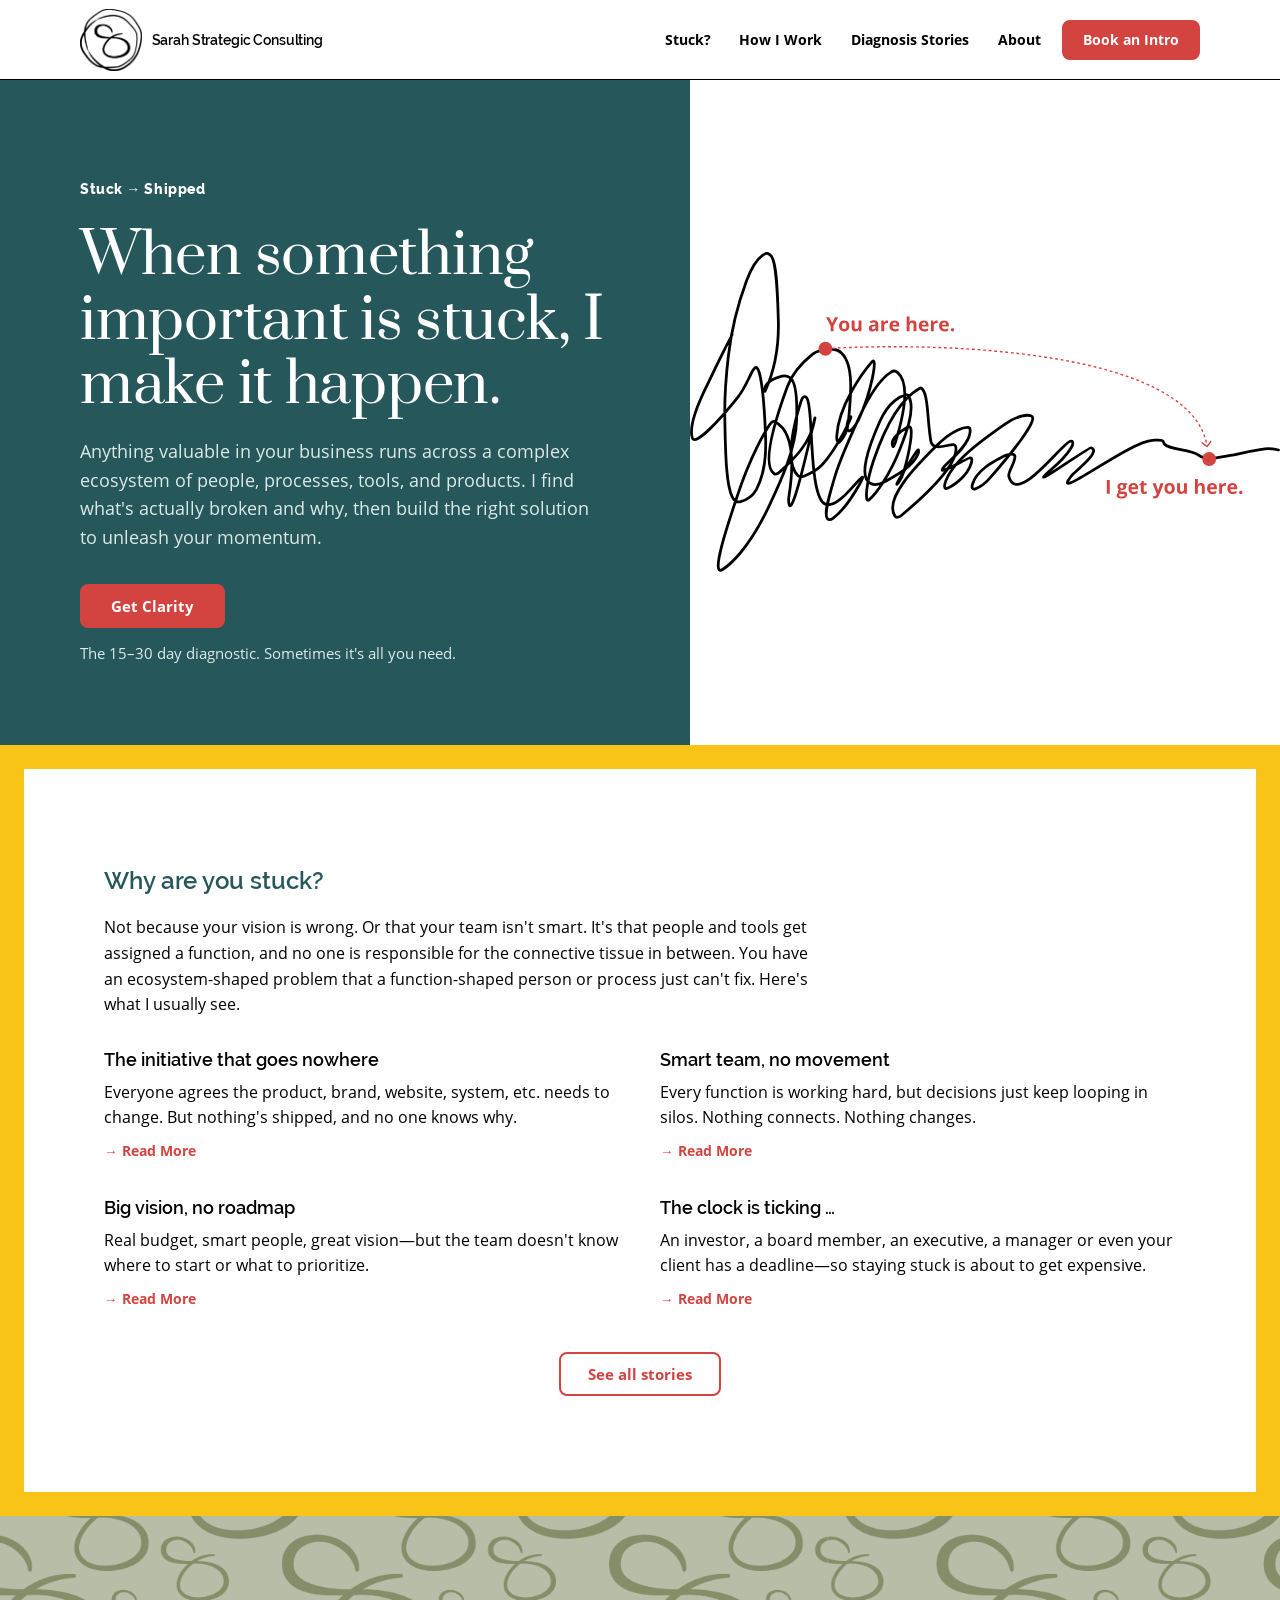
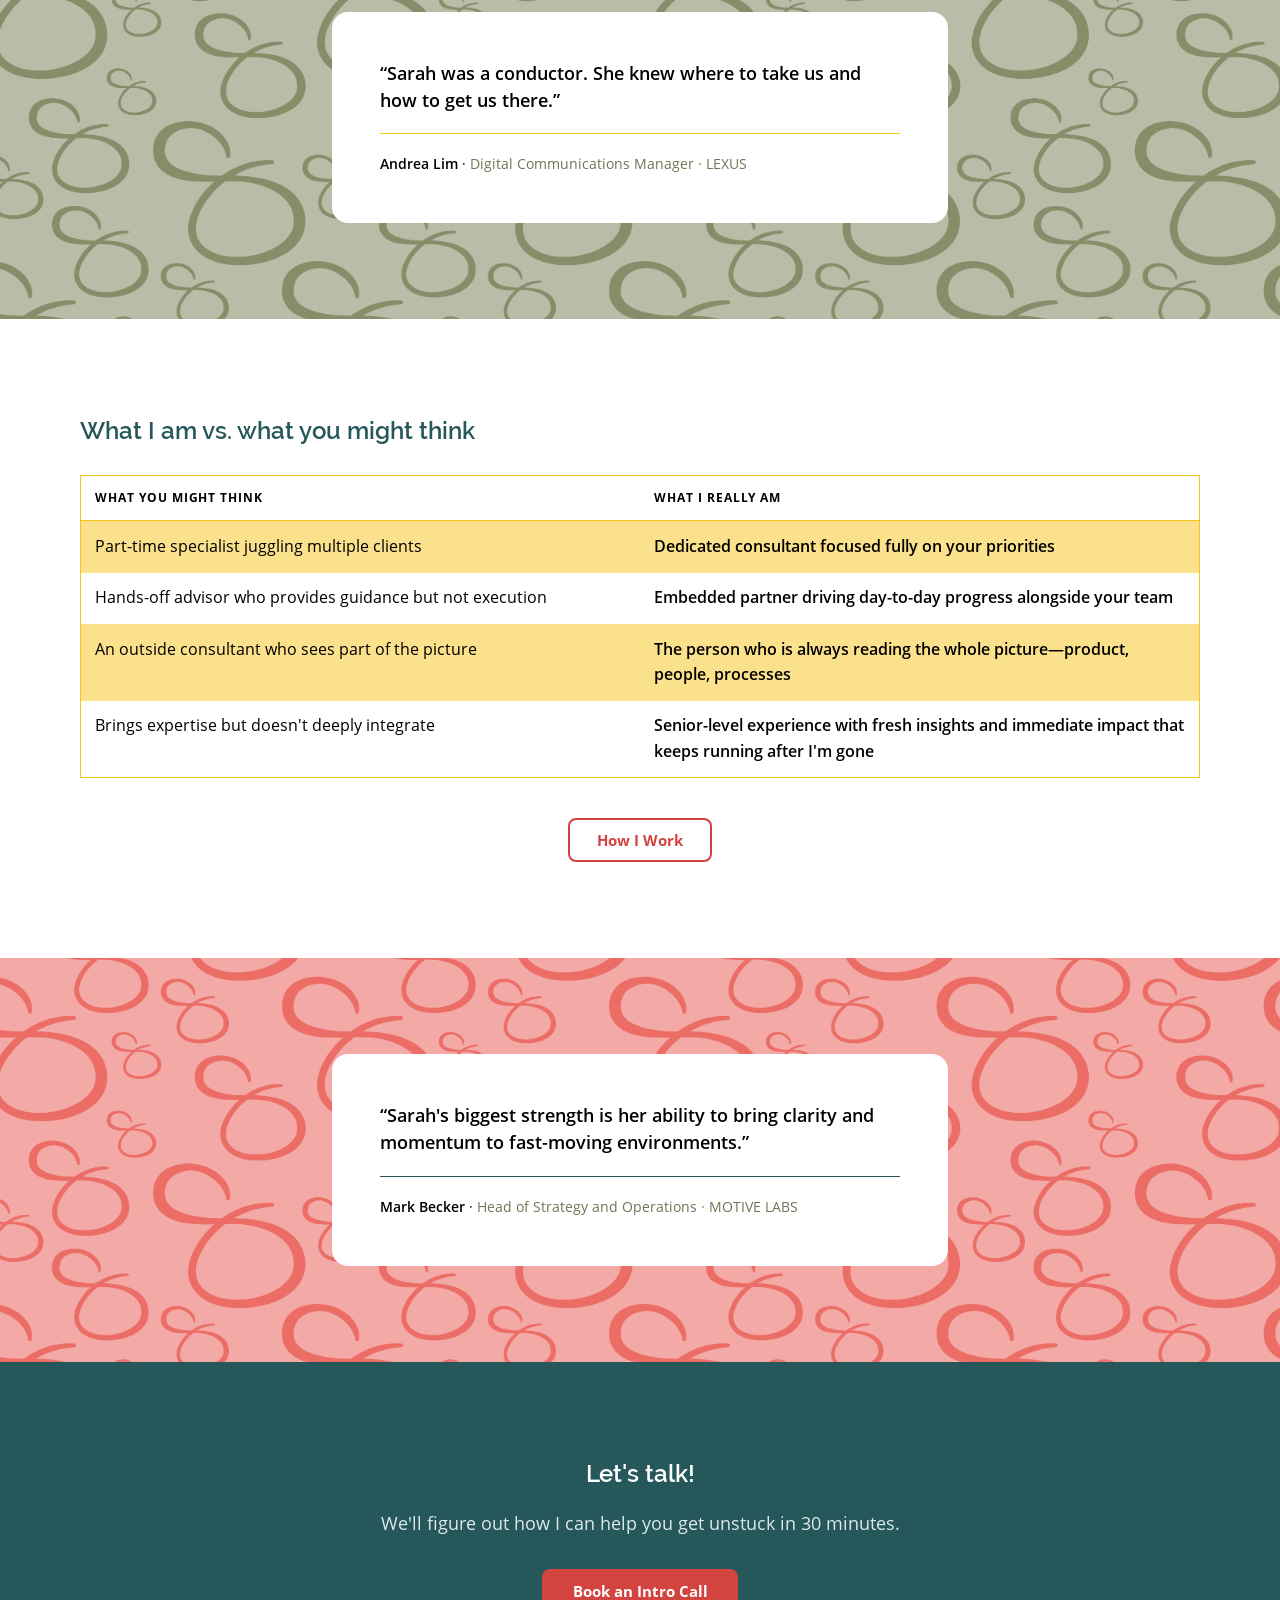
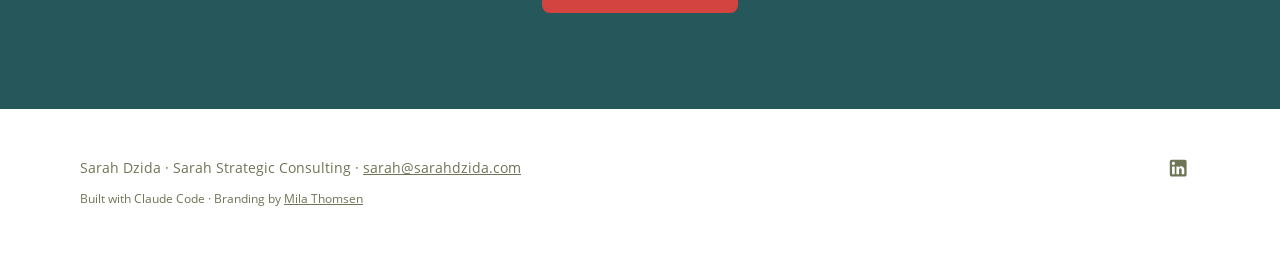
==== commit 065a799f: "Add Google Analytics (GA4) tracking Separate property from sarah-dzida and heyvirgil, per Sarah's ca" ====
--- a/index.html
+++ b/index.html
@@ -1,6 +1,15 @@
 <!DOCTYPE html>
 <html lang="en">
 <head>
+<!-- Google tag (gtag.js) -->
+<script async src="https://www.googletagmanager.com/gtag/js?id=G-WGXF9EPYM9"></script>
+<script>
+  window.dataLayer = window.dataLayer || [];
+  function gtag(){dataLayer.push(arguments);}
+  gtag("js", new Date());
+
+  gtag("config", "G-WGXF9EPYM9");
+</script>
 <meta charset="UTF-8">
 <meta name="viewport" content="width=device-width, initial-scale=1">
 <title>Sarah Dzida | Business Transformation Consultant — Stalled Initiatives, New Markets, Emerging Tech</title>
--- a/css/style.css
+++ b/css/style.css
@@ -9,7 +9,7 @@
 @font-face{font-family:'Prata';src:url('../fonts/prata/Prata-Regular.ttf');font-weight:400}
 
 :root{
-  --teal:#226575;
+  --teal:#26575A;
   --red:#D34340;
   --yellow:#F8C417;
   --yellow-tint:#FBE18B;
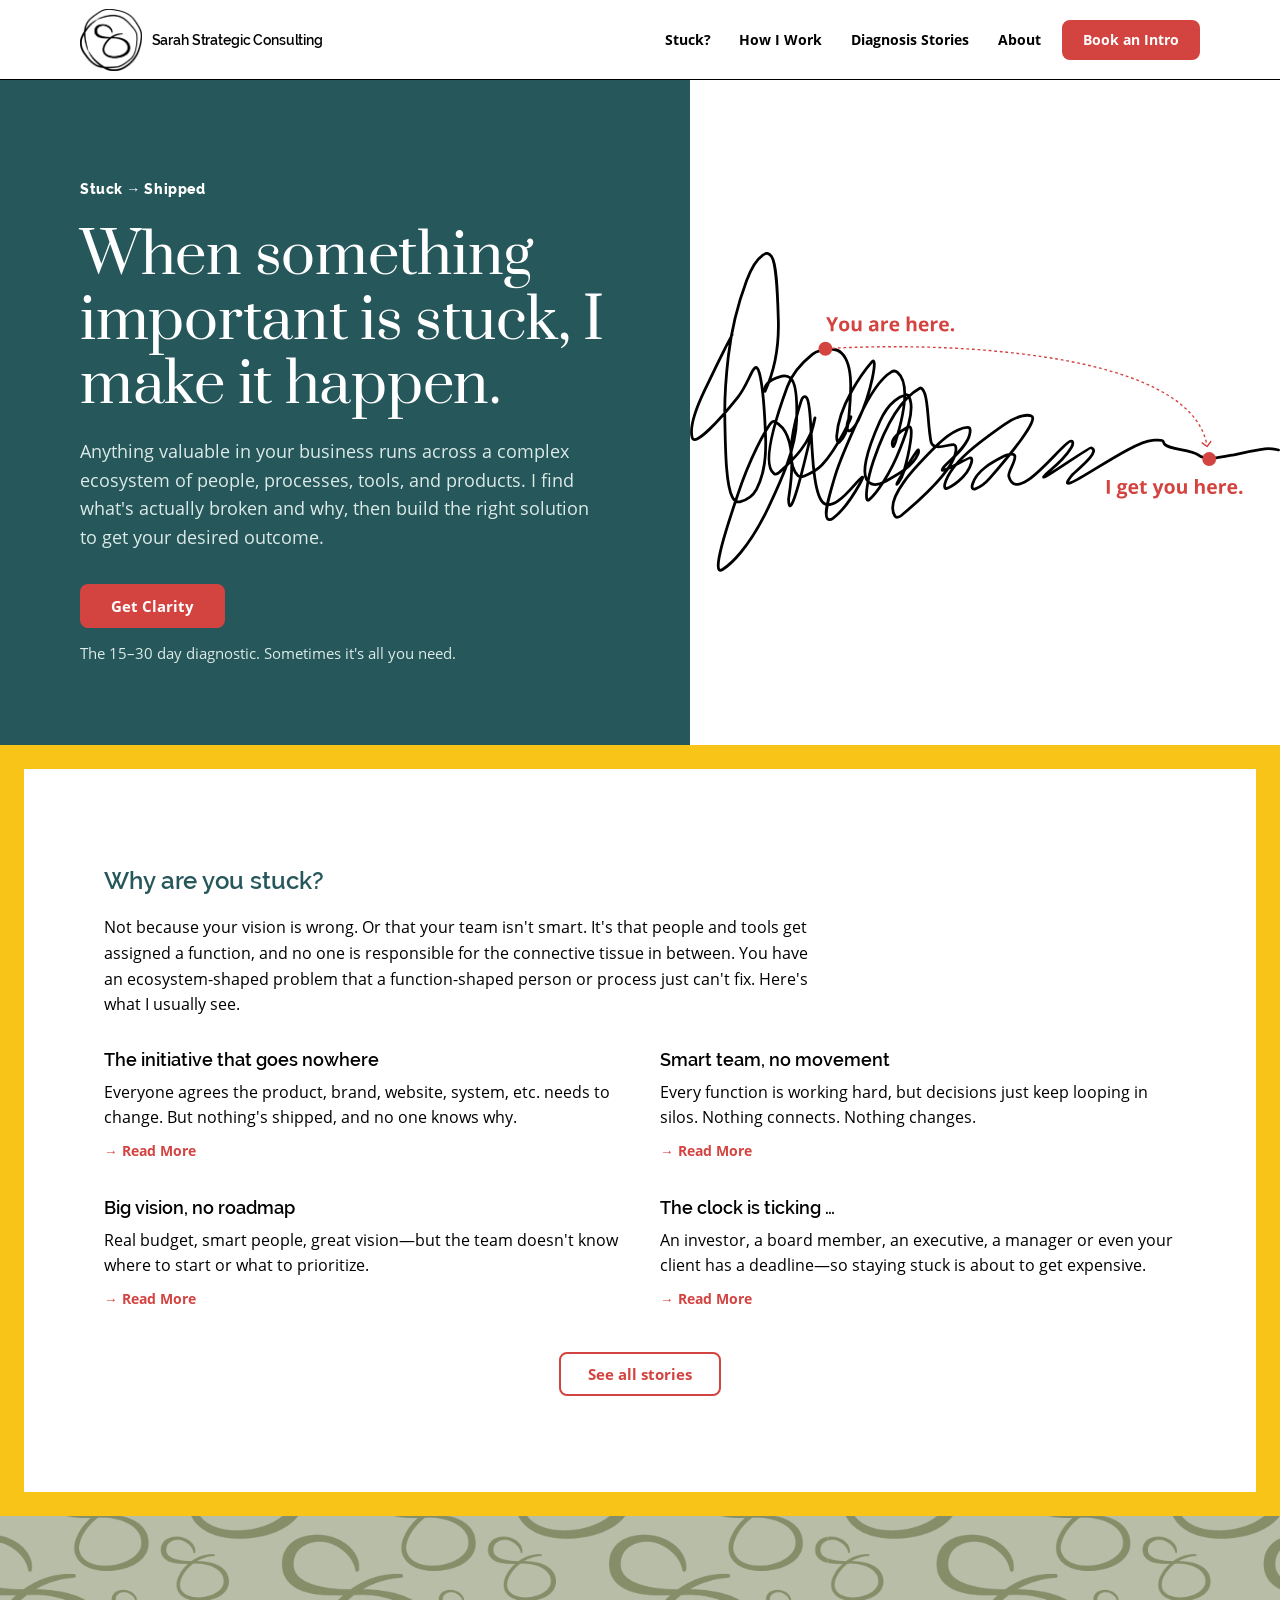
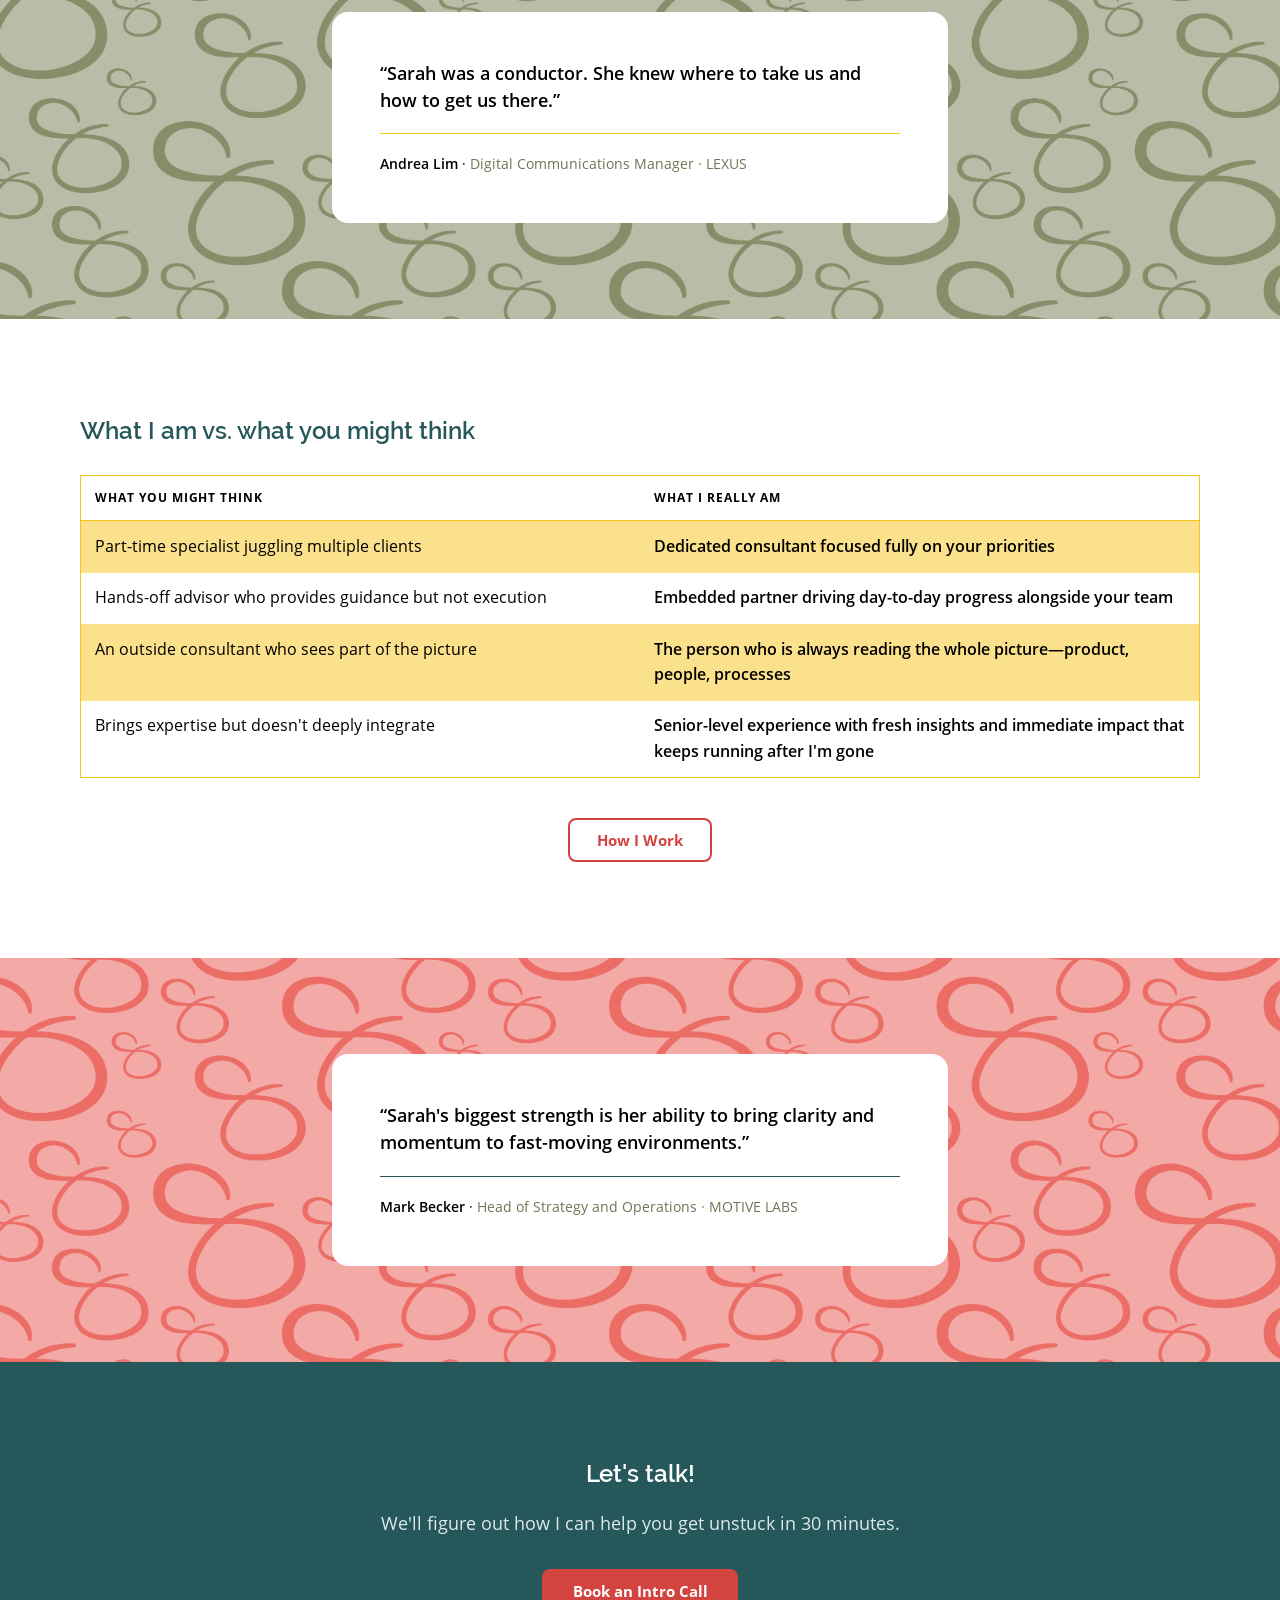
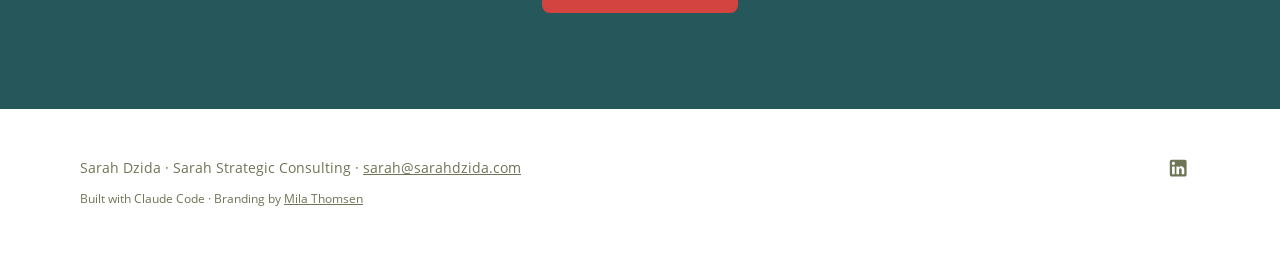
==== commit d5644e80: "Copy refresh from 2026-08-23 mockups, plus metadata pass Content, from Reference/mockups-20260823/: " ====
--- a/index.html
+++ b/index.html
@@ -12,8 +12,8 @@
 </script>
 <meta charset="UTF-8">
 <meta name="viewport" content="width=device-width, initial-scale=1">
-<title>Sarah Dzida | Business Transformation Consultant — Stalled Initiatives, New Markets, Emerging Tech</title>
-<meta name="description" content="When something important is stuck, Sarah Dzida makes it happen. She embeds, diagnoses the whole ecosystem, and builds what gets everyone moving. Get Clarity: a 15–30 day diagnostic. Built to leave.">
+<title>Sarah Dzida | Business Transformation Consultant</title>
+<meta name="description" content="When something important is stuck, Sarah Dzida makes it happen. Get Clarity: a 15–30 day diagnostic that finds what's broken and builds what moves.">
 <link rel="canonical" href="https://sarahstrategic.com/">
 <link rel="icon" type="image/png" sizes="32x32" href="images/favicon/favicon-32.png">
 <link rel="icon" type="image/png" sizes="16x16" href="images/favicon/favicon-16.png">
@@ -21,14 +21,14 @@
 <meta property="og:type" content="website">
 <meta property="og:site_name" content="Sarah Strategic Consulting">
 <meta property="og:title" content="Sarah Dzida | Business Transformation Consultant">
-<meta property="og:description" content="When something important is stuck, Sarah Dzida makes it happen. She embeds, diagnoses the whole ecosystem, and builds what gets everyone moving.">
+<meta property="og:description" content="When something important is stuck, Sarah Dzida makes it happen. Get Clarity: a 15–30 day diagnostic that finds what's broken and builds what moves.">
 <meta property="og:url" content="https://sarahstrategic.com/">
 <meta property="og:image" content="https://sarahstrategic.com/images/og-share.png">
 <meta property="og:image:width" content="1200">
 <meta property="og:image:height" content="630">
 <meta name="twitter:card" content="summary_large_image">
 <meta name="twitter:title" content="Sarah Dzida | Business Transformation Consultant">
-<meta name="twitter:description" content="When something important is stuck, Sarah Dzida makes it happen. She embeds, diagnoses the whole ecosystem, and builds what gets everyone moving.">
+<meta name="twitter:description" content="When something important is stuck, Sarah Dzida makes it happen. Get Clarity: a 15–30 day diagnostic that finds what's broken and builds what moves.">
 <meta name="twitter:image" content="https://sarahstrategic.com/images/og-share.png">
 <script type="application/ld+json">
 {
@@ -75,7 +75,7 @@
     <div>
       <span class="eyebrow">Stuck → Shipped</span>
       <h1>When something important is stuck, I make it happen.</h1>
-      <p class="lede">Anything valuable in your business runs across a complex ecosystem of people, processes, tools, and products. I find what's actually broken and why, then build the right solution to unleash your momentum.</p>
+      <p class="lede">Anything valuable in your business runs across a complex ecosystem of people, processes, tools, and products. I find what's actually broken and why, then build the right solution to get your desired outcome.</p>
       <a class="cta" href="how-i-work.html">Get Clarity</a>
       <span class="cta-sub">The 15–30 day diagnostic. Sometimes it's all you need.</span>
     </div>
--- a/css/style.css
+++ b/css/style.css
@@ -882,8 +882,8 @@
   margin-bottom:0.8rem;
 }
 
-/* pricebox */
-.pricebox{
+/* callout box — design-system-v4 §1.7's generic teal-bordered callout, not pricing-specific */
+.callout{
   border:1px solid var(--teal);
   border-radius:16px;
   padding:1.8rem;
@@ -891,7 +891,7 @@
   max-width:40rem;
 }
 
-.pricebox strong{
+.callout strong{
   font-family:var(--font-heading);
   font-weight:700;
   font-size:1rem;
@@ -900,12 +900,22 @@
   color:var(--teal);
 }
 
-.pricebox .note{
+.callout .note{
   font-family:var(--font-body);
   color:var(--ink);
   font-weight:700;
   font-size:1rem;
   margin-top:0.8rem;
+}
+
+.callout .note a{
+  color:var(--ink);
+  text-decoration:underline;
+}
+
+.callout .note a:hover,
+.callout .note a:focus-visible{
+  color:var(--red);
 }
 
 /* phases (how i work) */
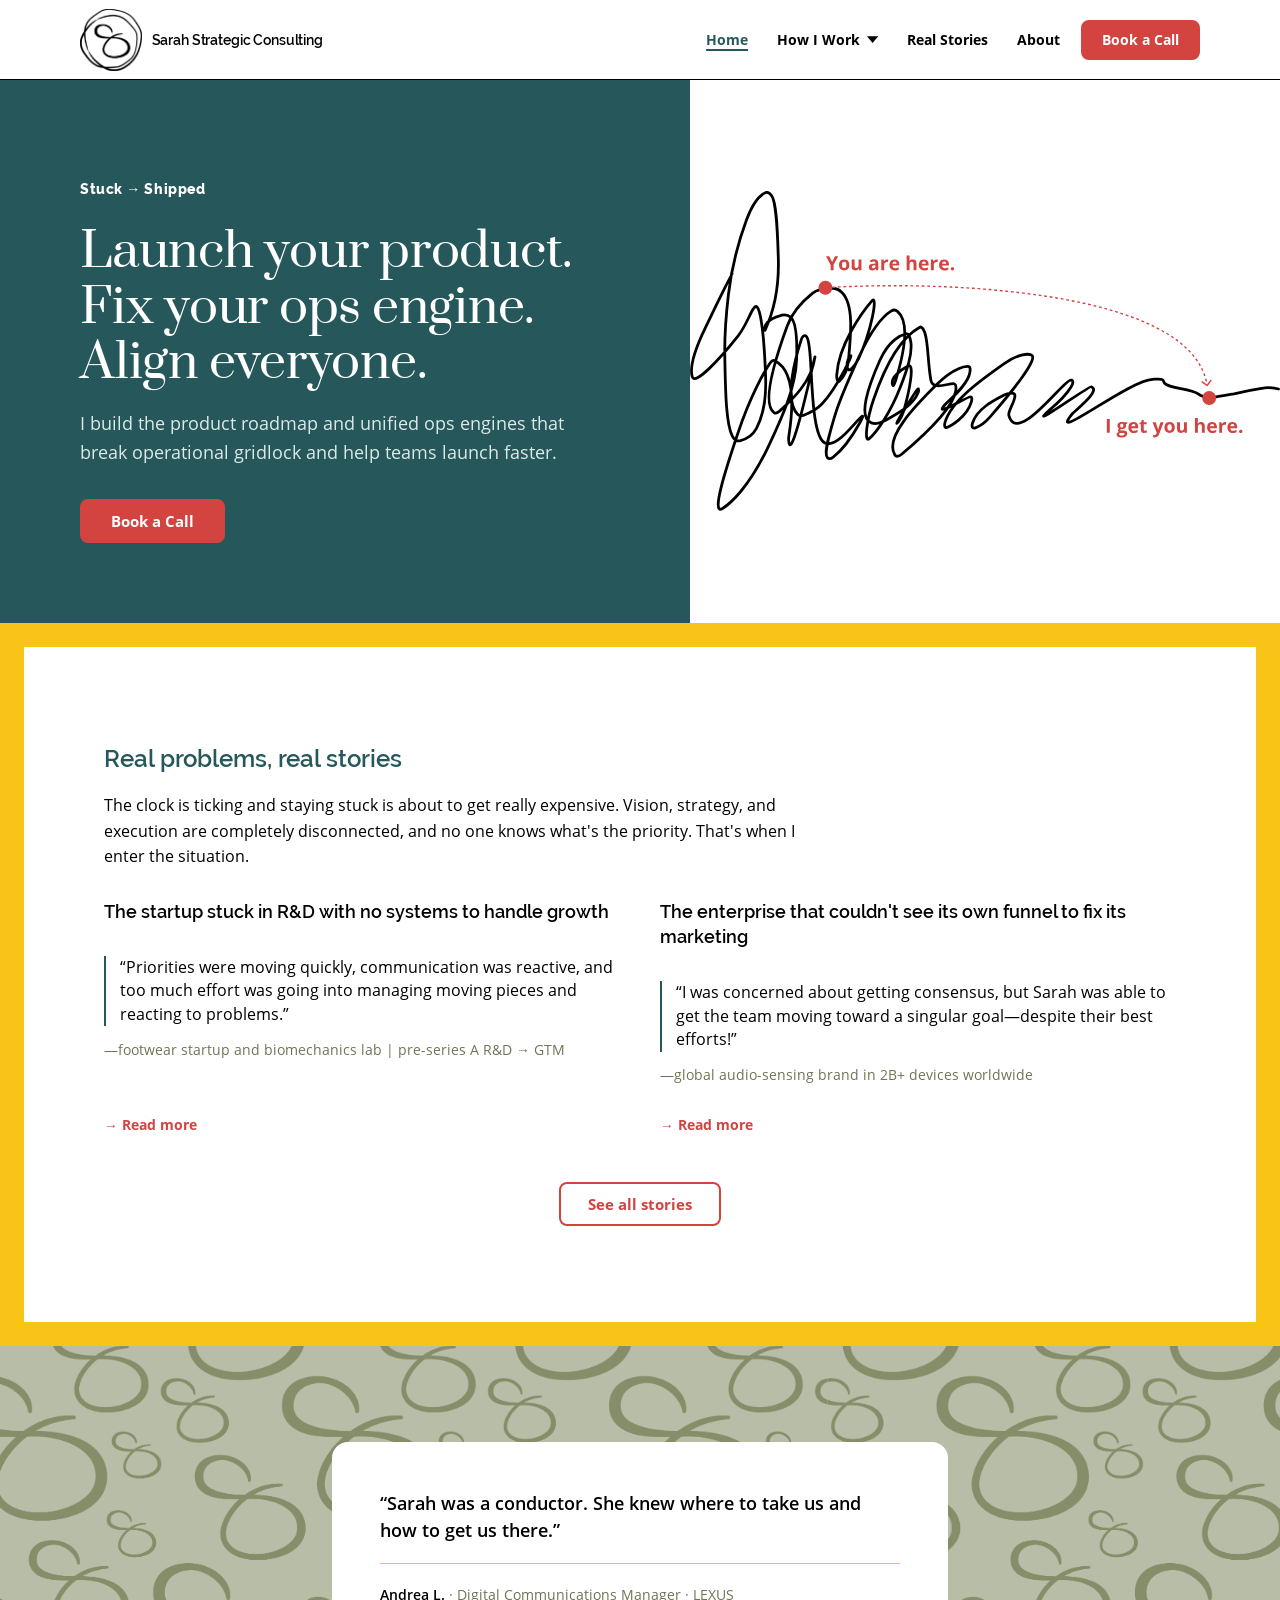
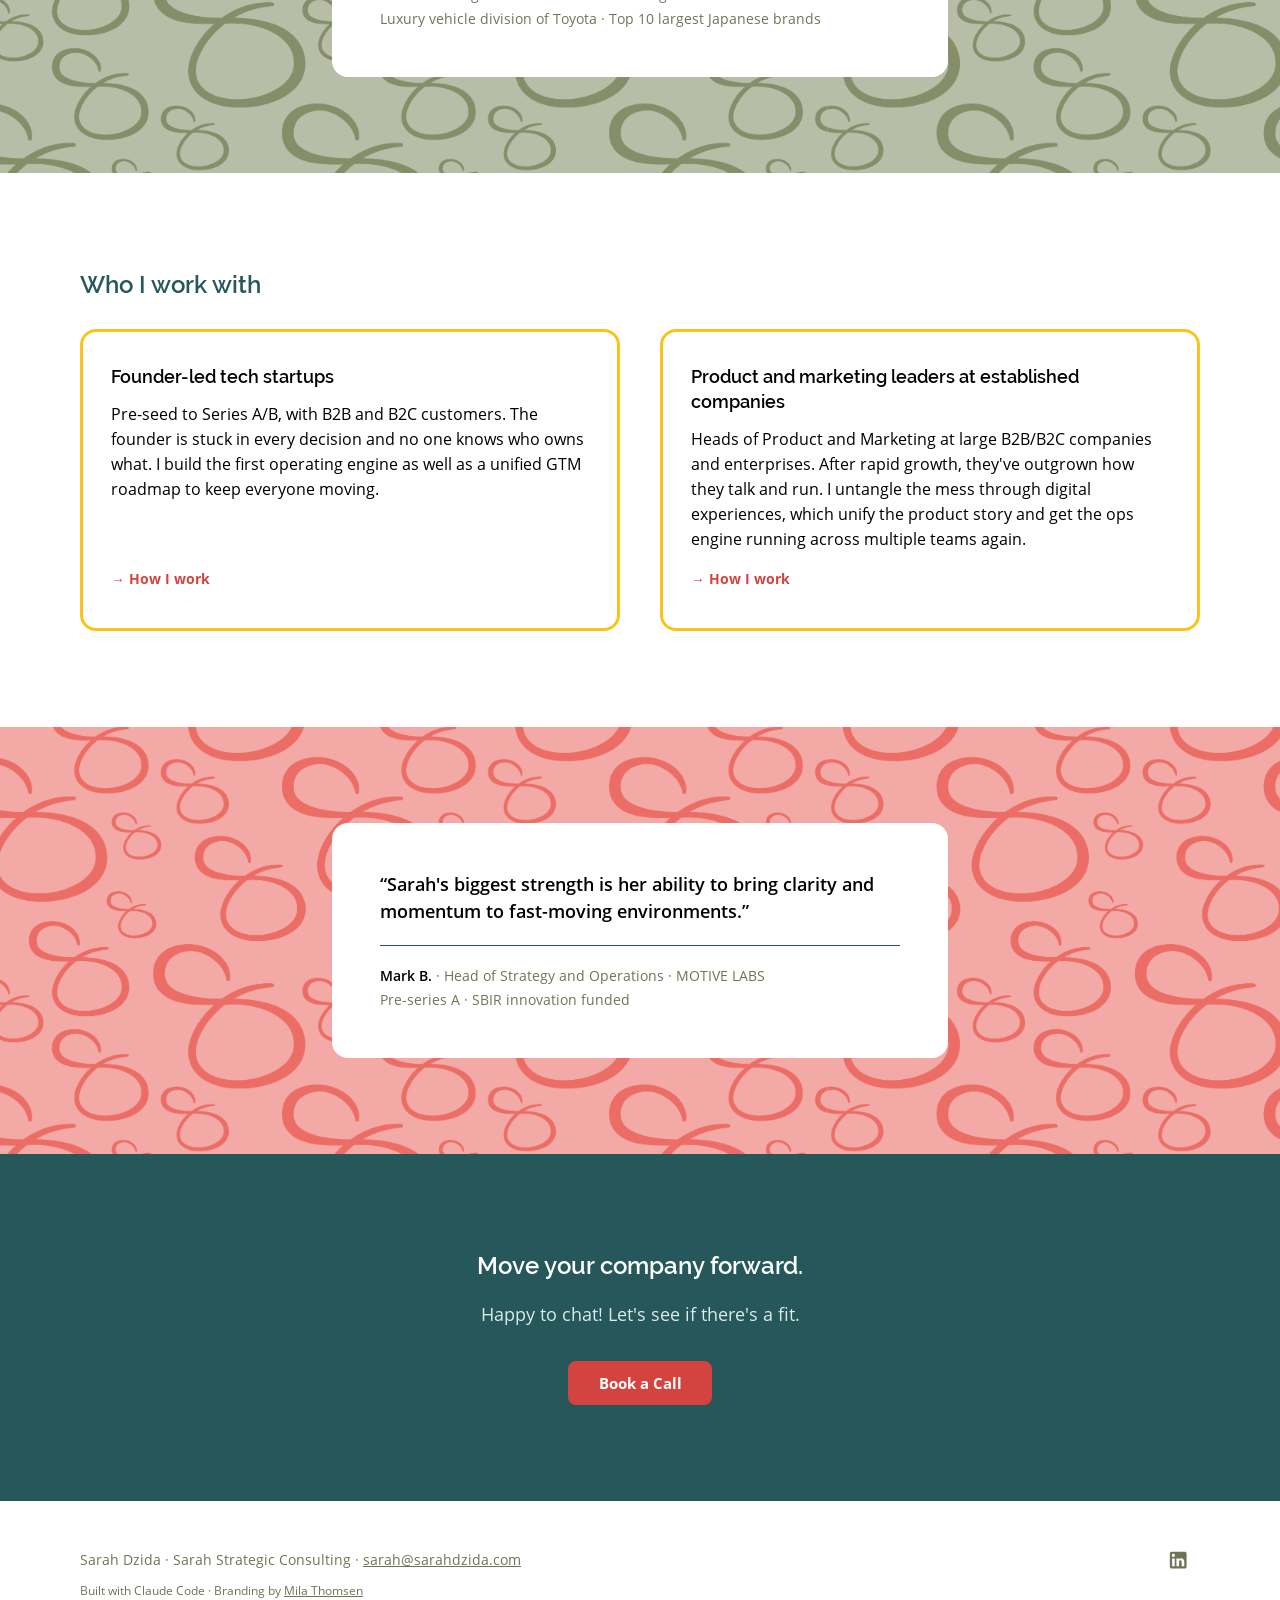
==== commit 98f21125: "Restructure site from 2026-11-25 mockups - New nav: Home / How I Work (dropdown) / Real Stories / Ab" ====
--- a/index.html
+++ b/index.html
@@ -12,23 +12,23 @@
 </script>
 <meta charset="UTF-8">
 <meta name="viewport" content="width=device-width, initial-scale=1">
-<title>Sarah Dzida | Business Transformation Consultant</title>
-<meta name="description" content="When something important is stuck, Sarah Dzida makes it happen. Get Clarity: a 15–30 day diagnostic that finds what's broken and builds what moves.">
+<title>Sarah Dzida | Product &amp; Ops Consultant</title>
+<meta name="description" content="Launch your product. Fix your ops engine. Align everyone. Sarah Dzida builds roadmaps and ops engines for founder-led startups and established brands.">
 <link rel="canonical" href="https://sarahstrategic.com/">
 <link rel="icon" type="image/png" sizes="32x32" href="images/favicon/favicon-32.png">
 <link rel="icon" type="image/png" sizes="16x16" href="images/favicon/favicon-16.png">
 <link rel="apple-touch-icon" href="images/favicon/apple-touch-icon.png">
 <meta property="og:type" content="website">
 <meta property="og:site_name" content="Sarah Strategic Consulting">
-<meta property="og:title" content="Sarah Dzida | Business Transformation Consultant">
-<meta property="og:description" content="When something important is stuck, Sarah Dzida makes it happen. Get Clarity: a 15–30 day diagnostic that finds what's broken and builds what moves.">
+<meta property="og:title" content="Sarah Dzida | Product &amp; Ops Consultant">
+<meta property="og:description" content="Launch your product. Fix your ops engine. Align everyone. Sarah Dzida builds roadmaps and ops engines for founder-led startups and established brands.">
 <meta property="og:url" content="https://sarahstrategic.com/">
 <meta property="og:image" content="https://sarahstrategic.com/images/og-share.png">
 <meta property="og:image:width" content="1200">
 <meta property="og:image:height" content="630">
 <meta name="twitter:card" content="summary_large_image">
-<meta name="twitter:title" content="Sarah Dzida | Business Transformation Consultant">
-<meta name="twitter:description" content="When something important is stuck, Sarah Dzida makes it happen. Get Clarity: a 15–30 day diagnostic that finds what's broken and builds what moves.">
+<meta name="twitter:title" content="Sarah Dzida | Product &amp; Ops Consultant">
+<meta name="twitter:description" content="Launch your product. Fix your ops engine. Align everyone. Sarah Dzida builds roadmaps and ops engines for founder-led startups and established brands.">
 <meta name="twitter:image" content="https://sarahstrategic.com/images/og-share.png">
 <script type="application/ld+json">
 {
@@ -37,7 +37,7 @@
   "name": "Sarah Dzida",
   "url": "https://sarahstrategic.com/",
   "image": "https://sarahstrategic.com/images/sarah-portrait.jpg",
-  "jobTitle": "Business Transformation Consultant",
+  "jobTitle": "Product & Ops Consultant",
   "worksFor": {
     "@type": "Organization",
     "name": "Sarah Strategic Consulting"
@@ -46,6 +46,7 @@
   "sameAs": ["https://www.linkedin.com/in/sarahdzida/"]
 }
 </script>
+<script>document.documentElement.classList.add('js')</script>
 <link rel="stylesheet" href="css/style.css">
 </head>
 <body>
@@ -60,11 +61,17 @@
       <span class="sr-only">Menu</span>
     </button>
     <ul class="nav-links" id="nav-menu">
-      <li><a href="#stuck">Stuck?</a></li>
-      <li><a href="how-i-work.html">How I Work</a></li>
-      <li><a href="diagnosis-stories.html">Diagnosis Stories</a></li>
+      <li><a href="index.html" aria-current="page">Home</a></li>
+      <li class="has-sub">
+        <button class="nav-sub-toggle" type="button" aria-expanded="false" aria-controls="nav-sub-hiw">How I Work <svg viewBox="0 0 10 6" aria-hidden="true"><path d="M0 0h10L5 6z" fill="currentColor"/></svg></button>
+        <ul class="nav-sub" id="nav-sub-hiw">
+          <li><a href="how-i-work-startups.html">Founder-led tech startups</a></li>
+          <li><a href="how-i-work-established.html">Product &amp; marketing leaders</a></li>
+        </ul>
+      </li>
+      <li><a href="real-stories.html">Real Stories</a></li>
       <li><a href="about.html">About</a></li>
-      <li class="nav-cta"><a href="https://calendly.com/sarah-dzida/intro-meeting?month=2026-07" target="_blank" rel="noopener">Book an Intro</a></li>
+      <li class="nav-cta"><a href="https://calendly.com/sarah-dzida/intro-meeting" target="_blank" rel="noopener">Book a Call</a></li>
     </ul>
   </div>
 </nav>
@@ -74,10 +81,9 @@
   <div class="wrap">
     <div>
       <span class="eyebrow">Stuck → Shipped</span>
-      <h1>When something important is stuck, I make it happen.</h1>
-      <p class="lede">Anything valuable in your business runs across a complex ecosystem of people, processes, tools, and products. I find what's actually broken and why, then build the right solution to get your desired outcome.</p>
-      <a class="cta" href="how-i-work.html">Get Clarity</a>
-      <span class="cta-sub">The 15–30 day diagnostic. Sometimes it's all you need.</span>
+      <h1>Launch your product.<br>Fix your ops engine.<br>Align everyone.</h1>
+      <p class="lede">I build the product roadmap and unified ops engines that break operational gridlock and help teams launch faster.</p>
+      <a class="cta" href="https://calendly.com/sarah-dzida/intro-meeting" target="_blank" rel="noopener">Book a Call</a>
     </div>
     <div class="signature">
       <img
@@ -89,84 +95,82 @@
   </div>
 </section>
 
-<section class="framed" id="stuck">
+<section class="framed" id="real-problems">
   <div class="wrap">
-    <h2>Why are you stuck?</h2>
-    <p>Not because your vision is wrong. Or that your team isn't smart. It's that people and tools get assigned a function, and no one is responsible for the connective tissue in between. You have an ecosystem-shaped problem that a function-shaped person or process just can't fix. Here's what I usually see.</p>
-    <div class="grid">
-      <div>
-        <h3>The initiative that goes nowhere</h3>
-        <p>Everyone agrees the product, brand, website, system, etc. needs to change. But nothing's shipped, and no one knows why.</p>
-        <a class="read-more" href="diagnosis-stories.html#cat-initiative-nowhere">&rarr; Read More</a>
-      </div>
-      <div>
-        <h3>Smart team, no movement</h3>
-        <p>Every function is working hard, but decisions just keep looping in silos. Nothing connects. Nothing changes.</p>
-        <a class="read-more" href="diagnosis-stories.html#cat-smart-team-no-movement">&rarr; Read More</a>
-      </div>
-      <div>
-        <h3>Big vision, no roadmap</h3>
-        <p>Real budget, smart people, great vision&mdash;but the team doesn't know where to start or what to prioritize.</p>
-        <a class="read-more" href="diagnosis-stories.html#cat-big-vision-no-roadmap">&rarr; Read More</a>
-      </div>
-      <div>
-        <h3>The clock is ticking &hellip;</h3>
-        <p>An investor, a board member, an executive, a manager or even your client has a deadline&mdash;so staying stuck is about to get expensive.</p>
-        <a class="read-more" href="diagnosis-stories.html#cat-clock-ticking">&rarr; Read More</a>
-      </div>
-    </div>
+    <h2>Real problems, real stories</h2>
+    <p>The clock is ticking and staying stuck is about to get really expensive. Vision, strategy, and execution are completely disconnected, and no one knows what's the priority. That's when I enter the situation.</p>
+    <ul class="grid">
+      <li>
+        <h3>The startup stuck in R&amp;D with no systems to handle growth</h3>
+        <figure class="client-quote">
+          <blockquote><p>&ldquo;Priorities were moving quickly, communication was reactive, and too much effort was going into managing moving pieces and reacting to problems.&rdquo;</p></blockquote>
+          <figcaption>&mdash;footwear startup and biomechanics lab | pre-series A R&amp;D &rarr; GTM</figcaption>
+        </figure>
+        <a class="read-more" href="real-stories.html#cat-startup"><span aria-hidden="true">&rarr;</span>Read more<span class="sr-only"> about the startup stuck in R&amp;D</span></a>
+      </li>
+      <li>
+        <h3>The enterprise that couldn't see its own funnel to fix its marketing</h3>
+        <figure class="client-quote">
+          <blockquote><p>&ldquo;I was concerned about getting consensus, but Sarah was able to get the team moving toward a singular goal&mdash;despite their best efforts!&rdquo;</p></blockquote>
+          <figcaption>&mdash;global audio-sensing brand in 2B+ devices worldwide</figcaption>
+        </figure>
+        <a class="read-more" href="real-stories.html#cat-enterprise"><span aria-hidden="true">&rarr;</span>Read more<span class="sr-only"> about the enterprise that couldn't see its own funnel</span></a>
+      </li>
+    </ul>
     <div class="framed-actions">
-      <a class="cta-secondary" href="diagnosis-stories.html">See all stories</a>
+      <a class="cta-secondary" href="real-stories.html">See all stories</a>
     </div>
   </div>
 </section>
 
 <section class="testimonial-band pattern-olive">
   <div class="wrap">
-    <div class="tcard">
-      <blockquote>&ldquo;Sarah was a conductor. She knew where to take us and how to get us there.&rdquo;</blockquote>
-      <hr>
-      <cite><span class="cite-name">Andrea Lim</span> &middot; <span class="cite-role">Digital Communications Manager &middot; LEXUS</span></cite>
-    </div>
+    <figure class="tcard">
+      <blockquote><p>&ldquo;Sarah was a conductor. She knew where to take us and how to get us there.&rdquo;</p></blockquote>
+      <figcaption>
+        <cite class="cite-name">Andrea L.</cite><span class="cite-role">&nbsp;&middot; Digital Communications Manager&nbsp;&middot; <span class="cite-co">LEXUS</span></span>
+        <span class="cite-context">Luxury vehicle division of Toyota &middot; Top 10 largest Japanese brands</span>
+      </figcaption>
+    </figure>
   </div>
 </section>
 
-<section>
+<section id="who-i-work-with">
   <div class="wrap">
-    <h2>What I am vs. what you might think</h2>
-    <div class="table-wrap">
-      <table>
-        <thead><tr><th>What you might think</th><th>What I really am</th></tr></thead>
-        <tbody>
-          <tr><td>Part-time specialist juggling multiple clients</td><td>Dedicated consultant focused fully on your priorities</td></tr>
-          <tr><td>Hands-off advisor who provides guidance but not execution</td><td>Embedded partner driving day-to-day progress alongside your team</td></tr>
-          <tr><td>An outside consultant who sees part of the picture</td><td>The person who is always reading the whole picture&mdash;product, people, processes</td></tr>
-          <tr><td>Brings expertise but doesn't deeply integrate</td><td>Senior-level experience with fresh insights and immediate impact that keeps running after I'm gone</td></tr>
-        </tbody>
-      </table>
-    </div>
-    <div class="framed-actions">
-      <a class="cta-secondary" href="how-i-work.html">How I Work</a>
-    </div>
+    <h2>Who I work with</h2>
+    <ul class="grid">
+      <li class="audience-card">
+        <h3>Founder-led tech startups</h3>
+        <p>Pre-seed to Series A/B, with B2B and B2C customers. The founder is stuck in every decision and no one knows who owns what. I build the first operating engine as well as a unified GTM roadmap to keep everyone moving.</p>
+        <a class="read-more" href="how-i-work-startups.html"><span aria-hidden="true">&rarr;</span>How I work<span class="sr-only"> with founder-led tech startups</span></a>
+      </li>
+      <li class="audience-card">
+        <h3>Product and marketing leaders at established companies</h3>
+        <p>Heads of Product and Marketing at large B2B/B2C companies and enterprises. After rapid growth, they've outgrown how they talk and run. I untangle the mess through digital experiences, which unify the product story and get the ops engine running across multiple teams again.</p>
+        <a class="read-more" href="how-i-work-established.html"><span aria-hidden="true">&rarr;</span>How I work<span class="sr-only"> with product and marketing leaders at established companies</span></a>
+      </li>
+    </ul>
   </div>
 </section>
 
 <section class="testimonial-band pattern-coral">
   <div class="wrap">
-    <div class="tcard">
-      <blockquote>&ldquo;Sarah's biggest strength is her ability to bring clarity and momentum to fast-moving environments.&rdquo;</blockquote>
-      <hr>
-      <cite><span class="cite-name">Mark Becker</span> &middot; <span class="cite-role">Head of Strategy and Operations &middot; MOTIVE LABS</span></cite>
-    </div>
+    <figure class="tcard">
+      <blockquote><p>&ldquo;Sarah's biggest strength is her ability to bring clarity and momentum to fast-moving environments.&rdquo;</p></blockquote>
+      <figcaption>
+        <cite class="cite-name">Mark B.</cite><span class="cite-role">&nbsp;&middot; Head of Strategy and Operations&nbsp;&middot; <span class="cite-co">MOTIVE LABS</span></span>
+        <span class="cite-context">Pre-series A &middot; SBIR innovation funded</span>
+      </figcaption>
+    </figure>
   </div>
 </section>
 
 <section class="closing">
   <div class="wrap">
-    <h2>Let's talk!</h2>
-    <p class="lede">We'll figure out how I can help you get unstuck in 30 minutes.</p>
+    <h2>Move your company forward.</h2>
+    <p class="lede">Happy to chat! Let's see if there's a fit.</p>
     <div class="cta-group">
-      <a class="cta" href="https://calendly.com/sarah-dzida/intro-meeting?month=2026-07" target="_blank" rel="noopener">Book an Intro Call</a>
+      <a class="cta" href="https://calendly.com/sarah-dzida/intro-meeting" target="_blank" rel="noopener">Book a Call</a>
     </div>
   </div>
 </section>
@@ -183,6 +187,5 @@
 </footer>
 
 <script src="js/nav.js" defer></script>
-<script src="js/carousel.js" defer></script>
 </body>
 </html>
--- a/css/style.css
+++ b/css/style.css
@@ -289,6 +289,113 @@
   }
 }
 
+/* nav dropdown ("How I Work") — disclosure button + submenu.
+   Closed by default; JS toggles .is-open. Without JS (html lacks .js) it opens on hover/focus-within instead. */
+.nav-links .has-sub{
+  position:relative;
+  align-self:stretch;   /* li spans the full bar height so the panel opens flush under the nav border */
+  align-items:center;
+}
+
+.nav-sub-toggle{
+  font-family:var(--font-body);
+  font-weight:700;
+  font-size:0.9rem;
+  color:var(--ink);
+  background:none;
+  border:0;
+  padding:0.5rem 0.9rem;
+  height:44px;
+  display:inline-flex;
+  align-items:center;
+  gap:0.45rem;
+  cursor:pointer;
+  transition:color 0.15s;
+}
+
+.nav-sub-toggle svg{
+  width:0.7rem;
+  height:0.45rem;
+  flex-shrink:0;
+  transition:transform 0.15s;
+}
+
+.nav-sub-toggle[aria-expanded="true"] svg{
+  transform:rotate(180deg);
+}
+
+.nav-sub-toggle:hover,
+.nav-sub-toggle:focus-visible{
+  color:var(--coral);
+  text-decoration:underline;
+  text-decoration-thickness:2px;
+  text-underline-offset:4px;
+}
+
+.has-sub.is-current-section>.nav-sub-toggle{
+  color:var(--teal);
+  text-decoration:underline;
+  text-decoration-thickness:2px;
+  text-underline-offset:4px;
+}
+
+.has-sub.is-current-section>.nav-sub-toggle:hover,
+.has-sub.is-current-section>.nav-sub-toggle:focus-visible{
+  color:var(--coral);
+}
+
+.nav-sub{
+  display:none;
+  position:absolute;
+  top:100%;
+  left:0;
+  min-width:16rem;
+  flex-direction:column;
+  list-style:none;
+  padding:0.4rem 0;
+  background:white;
+  border:1px solid var(--ink);
+  z-index:10;
+}
+
+.nav-links .nav-sub a{
+  width:100%;
+  height:auto;
+  min-height:44px;
+  padding:0.6rem 1rem;
+}
+
+.has-sub.is-open>.nav-sub,
+html:not(.js) .has-sub:hover>.nav-sub,
+html:not(.js) .has-sub:focus-within>.nav-sub{
+  display:flex;
+}
+
+@media(max-width:1199px){
+  .nav-links li.has-sub{
+    flex-direction:column;
+    align-items:stretch;
+  }
+  /* mobile/tablet panel: everything left-aligned on the same edge as Home / Real Stories / About */
+  .nav-sub-toggle{
+    width:100%;
+    justify-content:flex-start;
+    text-align:left;
+    padding:0.7rem 0.9rem;
+  }
+  .nav-sub{
+    position:static;
+    border:0;
+    min-width:0;
+    padding:0;
+  }
+  .nav-links .nav-sub a{
+    padding:0.6rem 0.9rem;
+    justify-content:flex-start;
+    text-align:left;
+  }
+}
+
 .nav-toggle[aria-expanded="false"]:hover .nav-toggle-bars{
   background:var(--coral);
 }
@@ -543,6 +650,8 @@
 
 #hero h1{
   color:white;
+  /* three-sentence lockup: capped at 3rem (not 3.5) so each sentence holds one line beside the signature */
+  font-size:clamp(2rem, 1.35rem + 2.2vw, 3rem);
 }
 
 #hero .lede{
@@ -616,7 +725,10 @@
 }
 
 .page-hero .eyebrow{
-  background:rgba(255,255,255,0.15);
+  background:none;
+  color:white;
+  font-weight:700;
+  padding:0;
 }
 
 .page-hero .lede{
@@ -650,12 +762,12 @@
   border-color:var(--teal);
 }
 
-#stuck{
+section[id]{
   scroll-margin-top:80px;
 }
 
 @media(max-width:599px){
-  #stuck{scroll-margin-top:64px}
+  section[id]{scroll-margin-top:64px}
 }
 
 .framed-actions{
@@ -677,8 +789,66 @@
   margin:0;
 }
 
+/* gold hairline between stacked content sections (How I Work pages) */
+.rule-top{
+  border-top:1px solid var(--yellow);
+}
+
+/* plain bulleted list */
+.bullets{
+  margin:1.2rem 0 0 1.2rem;
+  max-width:44rem;
+}
+
+.bullets li{
+  margin-bottom:0.5rem;
+}
+
+/* inline client quote (Home stories, How I Work "What changes") — design-system §1.5 "Pull quote" type,
+   attribution in the §1.5 cite-role style. Not the testimonial band: that's .tcard. */
+.client-quote{
+  margin:1.2rem 0 0.8rem;
+  max-width:44rem;
+}
+
+.client-quote blockquote{
+  border-left:2px solid var(--teal);
+  padding-left:0.9rem;
+  font-family:var(--font-body);
+  font-weight:400;
+  font-size:clamp(1.125rem, 1rem + 0.5vw, 1.25rem);
+  line-height:1.5;
+  color:var(--ink);
+}
+
+.client-quote figcaption{
+  margin-top:0.8rem;
+  font-size:0.875rem;
+  line-height:1.5;
+  color:var(--olive-text);
+}
+
+/* audience cards (Home → "Who I work with") */
+.audience-card{
+  display:flex;
+  flex-direction:column;
+  border:3px solid var(--yellow);
+  border-radius:16px;
+  padding:2rem 1.75rem;
+}
+
+.audience-card p{
+  margin-top:1.2rem;
+}
+
+.audience-card .read-more{
+  margin-top:auto;
+  padding-top:1.5rem;
+}
+
 /* symptom / card grid */
 .grid{
+  list-style:none;
   margin-top:1.8rem;
   display:grid;
   grid-template-columns:1fr 1fr;
@@ -689,6 +859,12 @@
   .grid{grid-template-columns:1fr}
 }
 
+.grid>li{
+  display:flex;
+  flex-direction:column;
+  align-items:flex-start;
+}
+
 .grid h3{
   color:var(--ink);
   font-size:1.125rem;
@@ -701,8 +877,12 @@
 }
 
 .grid .read-more{
-  display:inline-block;
-  margin-top:0.6rem;
+  display:inline-flex;
+  align-items:center;
+  gap:0.35em;        /* replaces the space after the arrow, which flex layout collapses */
+  min-height:44px;   /* design-system §3.6: 44px hit height */
+  margin-top:auto;   /* pins the link to the bottom of its card so a row of links lines up */
+  padding-top:0.6rem;
   color:var(--red);
   font-weight:700;
   font-size:0.85rem;
@@ -790,38 +970,42 @@
   margin:0;
 }
 
-.tcard hr{
-  border:none;
+/* design-system §3.14: the hairline is the figcaption's own top border (was an <hr>) */
+.tcard figcaption{
+  margin-top:1.2rem;
+  padding-top:1.2rem;
   border-top:1px solid var(--teal);
-  margin:1.2rem 0;
-  height:0;
-}
-
-.testimonial-band.pattern-olive .tcard hr{
-  border-top-color: #f8c417;
-}
-
-.testimonial-band.pattern-coral .tcard hr{
+  font-family:var(--font-body);
+  font-size:0.875rem;
+  line-height:1.5;
+}
+
+.testimonial-band.pattern-olive .tcard figcaption{
+  border-top-color:#f8c417;
+}
+
+.testimonial-band.pattern-coral .tcard figcaption{
   border-top-color:#26575A;
 }
 
-.testimonial-band.pattern-red .tcard hr{
+.testimonial-band.pattern-red .tcard figcaption{
   border-top-color:#B8BDA8;
 }
 
-.testimonial-band.pattern-gold .tcard hr{
+.testimonial-band.pattern-gold .tcard figcaption{
   border-top-color:#858E69;
 }
 
-.testimonial-band.pattern-darkteal .tcard hr{
+.testimonial-band.pattern-darkteal .tcard figcaption{
   border-top-color:#FBDD78;
 }
 
 .tcard cite{
-  display:block;
   font-style:normal;
-  font-family:var(--font-body);
-  font-size:0.875rem;
+}
+
+.cite-co{
+  white-space:nowrap;
 }
 
 .cite-name{
@@ -830,6 +1014,13 @@
 }
 
 .cite-role{
+  font-weight:400;
+  color:var(--olive-text);
+}
+
+.cite-context{
+  display:block;
+  margin-top:0.2rem;
   font-weight:400;
   color:var(--olive-text);
 }
@@ -882,7 +1073,7 @@
   margin-bottom:0.8rem;
 }
 
-/* callout box — design-system-v4 §1.7's generic teal-bordered callout, not pricing-specific */
+/* callout box — design-system-v5 §1.7's generic teal-bordered callout, not pricing-specific */
 .callout{
   border:1px solid var(--teal);
   border-radius:16px;
@@ -982,11 +1173,25 @@
 }
 
 /* stories */
+/* Filter row (681px+; ≤680 swaps to the custom listbox below).
+   "All stories" sizes to its text, the story tabs share the rest in equal columns, so the row stays one
+   aligned line at tablet instead of wrapping raggedly; long labels wrap inside their column. */
 .story-tabs{
-  display:flex;
-  gap:0.3rem;
-  flex-wrap:wrap;
+  display:grid;
+  grid-template-columns:auto;
+  grid-auto-flow:column;
+  grid-auto-columns:minmax(0,1fr);
+  gap:0.3rem 1rem;
+  align-items:start;
   margin:0 0 2.5rem;
+}
+
+@media(min-width:1200px){
+  .story-tabs{
+    display:flex;
+    flex-wrap:wrap;
+    gap:0.3rem 1.5rem;
+  }
 }
 
 .story-filter{
@@ -1099,7 +1304,11 @@
   color:var(--red);
   padding:0.6rem 0.5rem;
   cursor:pointer;
-  height:44px;
+  min-height:44px;
+  max-width:11.5rem;
+  text-align:left;
+  justify-self:start;
+  line-height:1.35;
   display:inline-flex;
   align-items:center;
 }
@@ -1213,6 +1422,29 @@
   justify-content:center;
   gap:1.8rem;
   list-style:none;
+}
+
+/* Logos are always 4-across or a 2×2 — never 3+1 (design-system §3.16 "wrap to 2×2 instead of clipping").
+   flex-wrap dropped a single logo whenever the track was a few px short of four; an explicit grid can't.
+   Gap tightens ≤1199 so four still fit from 900 up; ≤639 switches to 2×2 (≤400 pages two at a time via carousel.js). */
+.trusted-track.carousel-slide.active{
+  display:grid;
+  grid-template-columns:repeat(4,max-content);
+  justify-content:center;
+}
+
+@media(max-width:1199px){
+  .trusted-track.carousel-slide.active{gap:1.25rem}
+}
+
+@media(max-width:639px){
+  .trusted-track.carousel-slide.active{grid-template-columns:repeat(2,max-content)}
+}
+
+/* 320–360px: two 80px logos + arrows don't fit the track (min supported width is 320, no clipping) */
+@media(max-width:360px){
+  .trusted-track.carousel-slide.active{gap:0.5rem}
+  .trusted .trusted-item{width:68px;height:68px}  /* .trusted prefix: the 80px rule below it would otherwise win on source order */
 }
 
 @media(prefers-reduced-motion:reduce){
@@ -1293,7 +1525,6 @@
 }
 
 .trusted-track.carousel-slide.active{
-  display:flex;
   animation:carouselFade 0.4s ease;
 }
 
